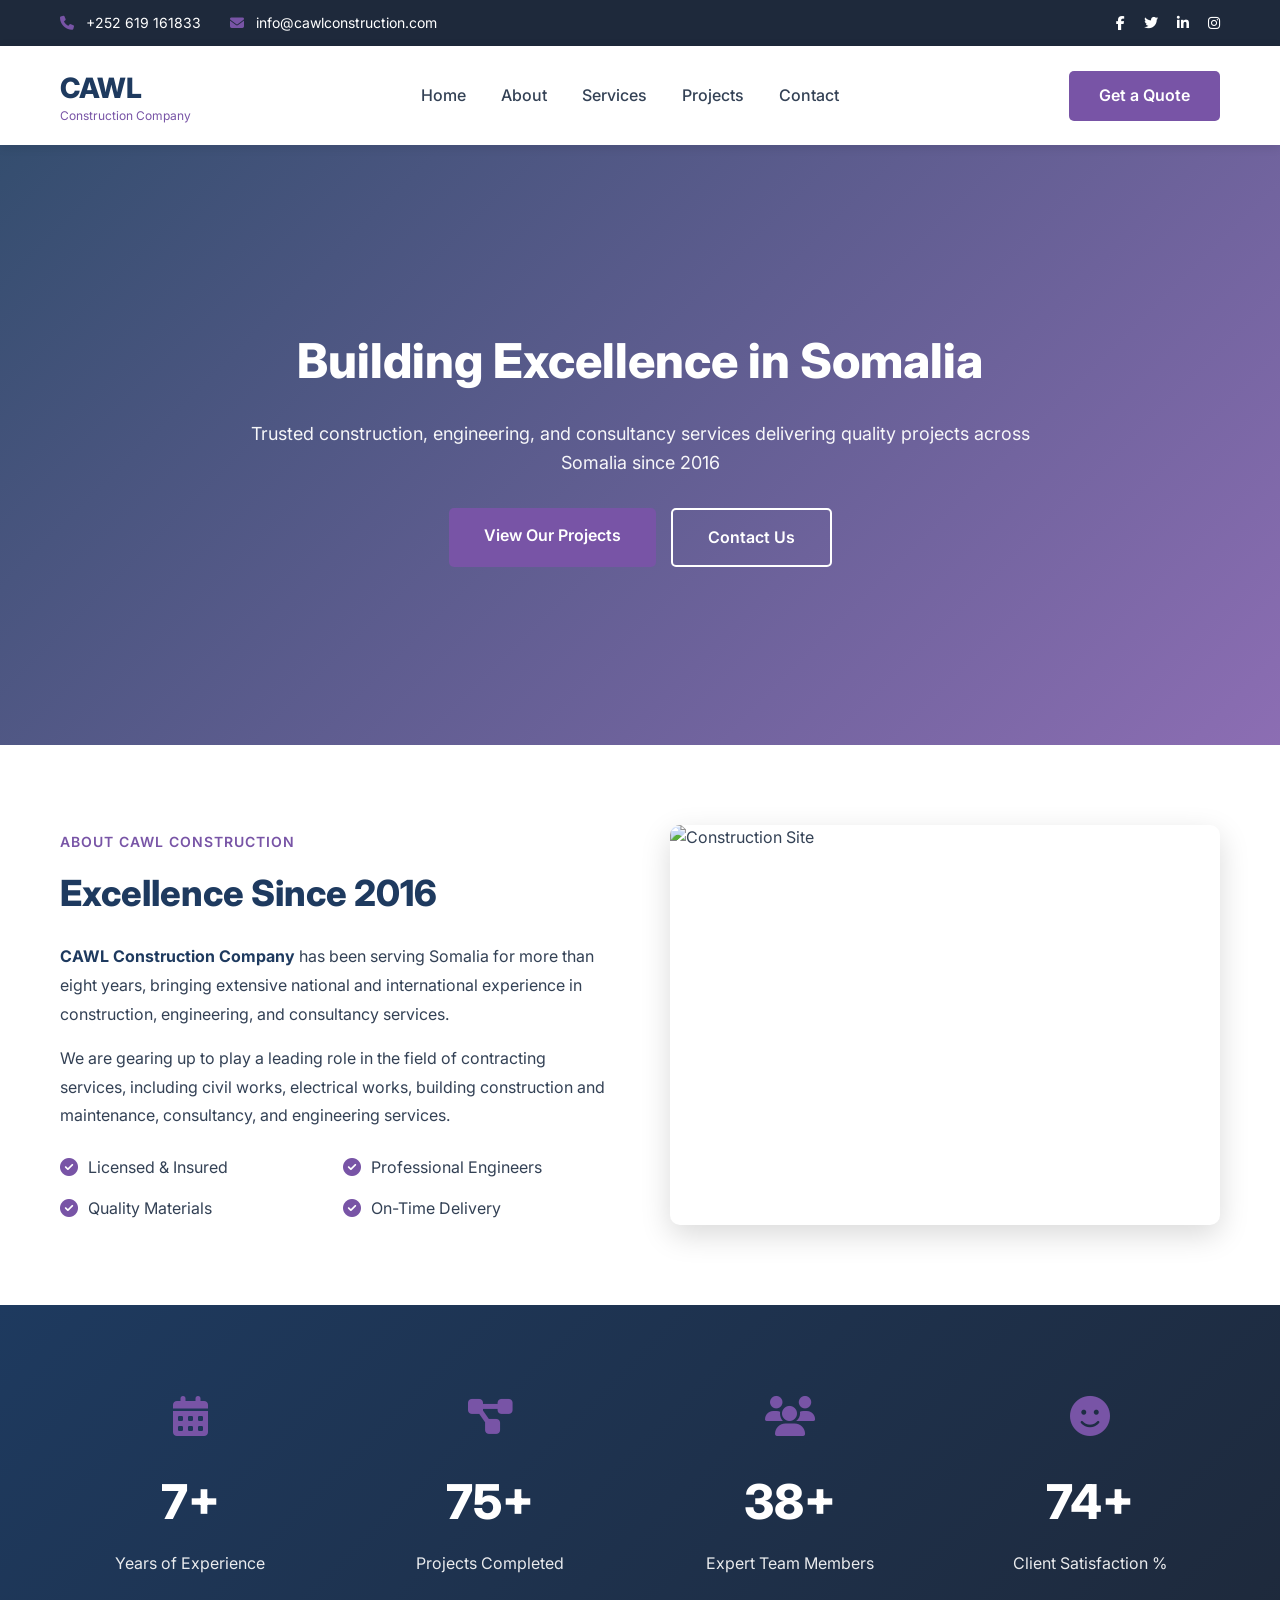
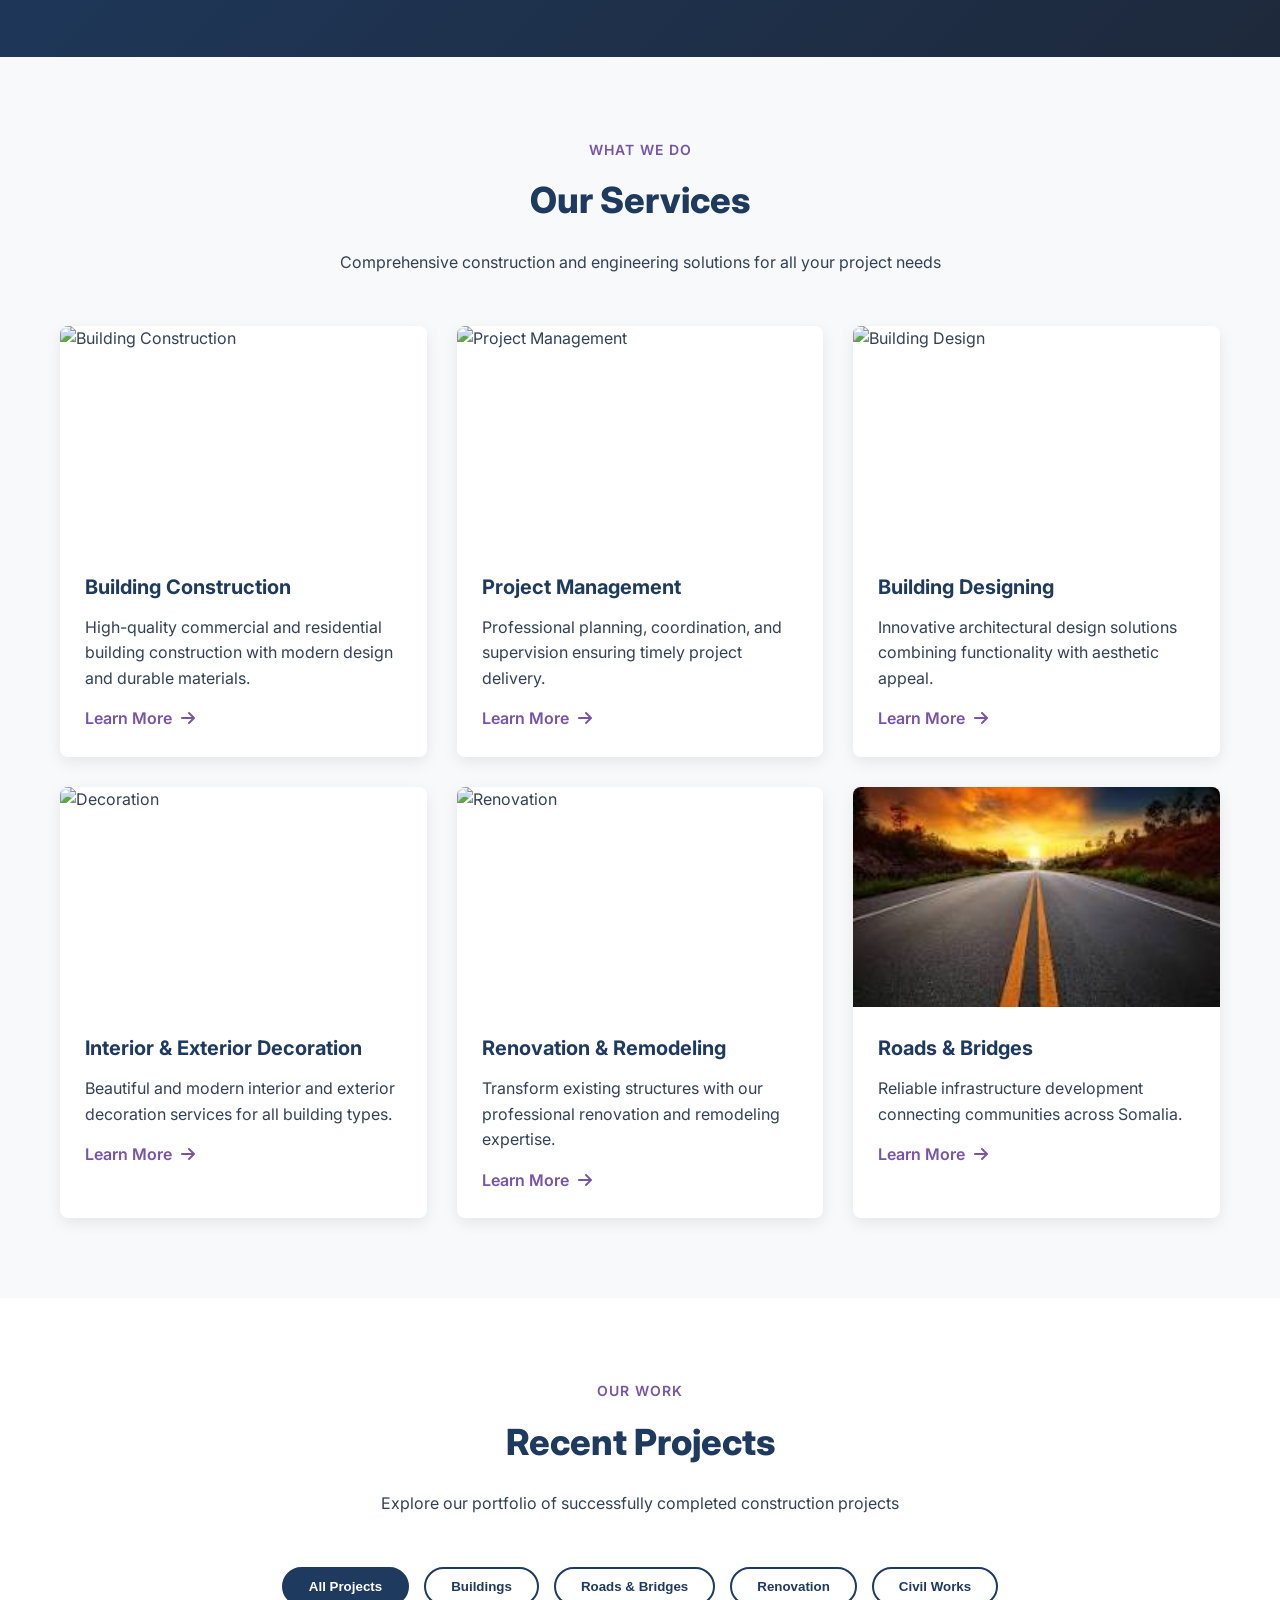
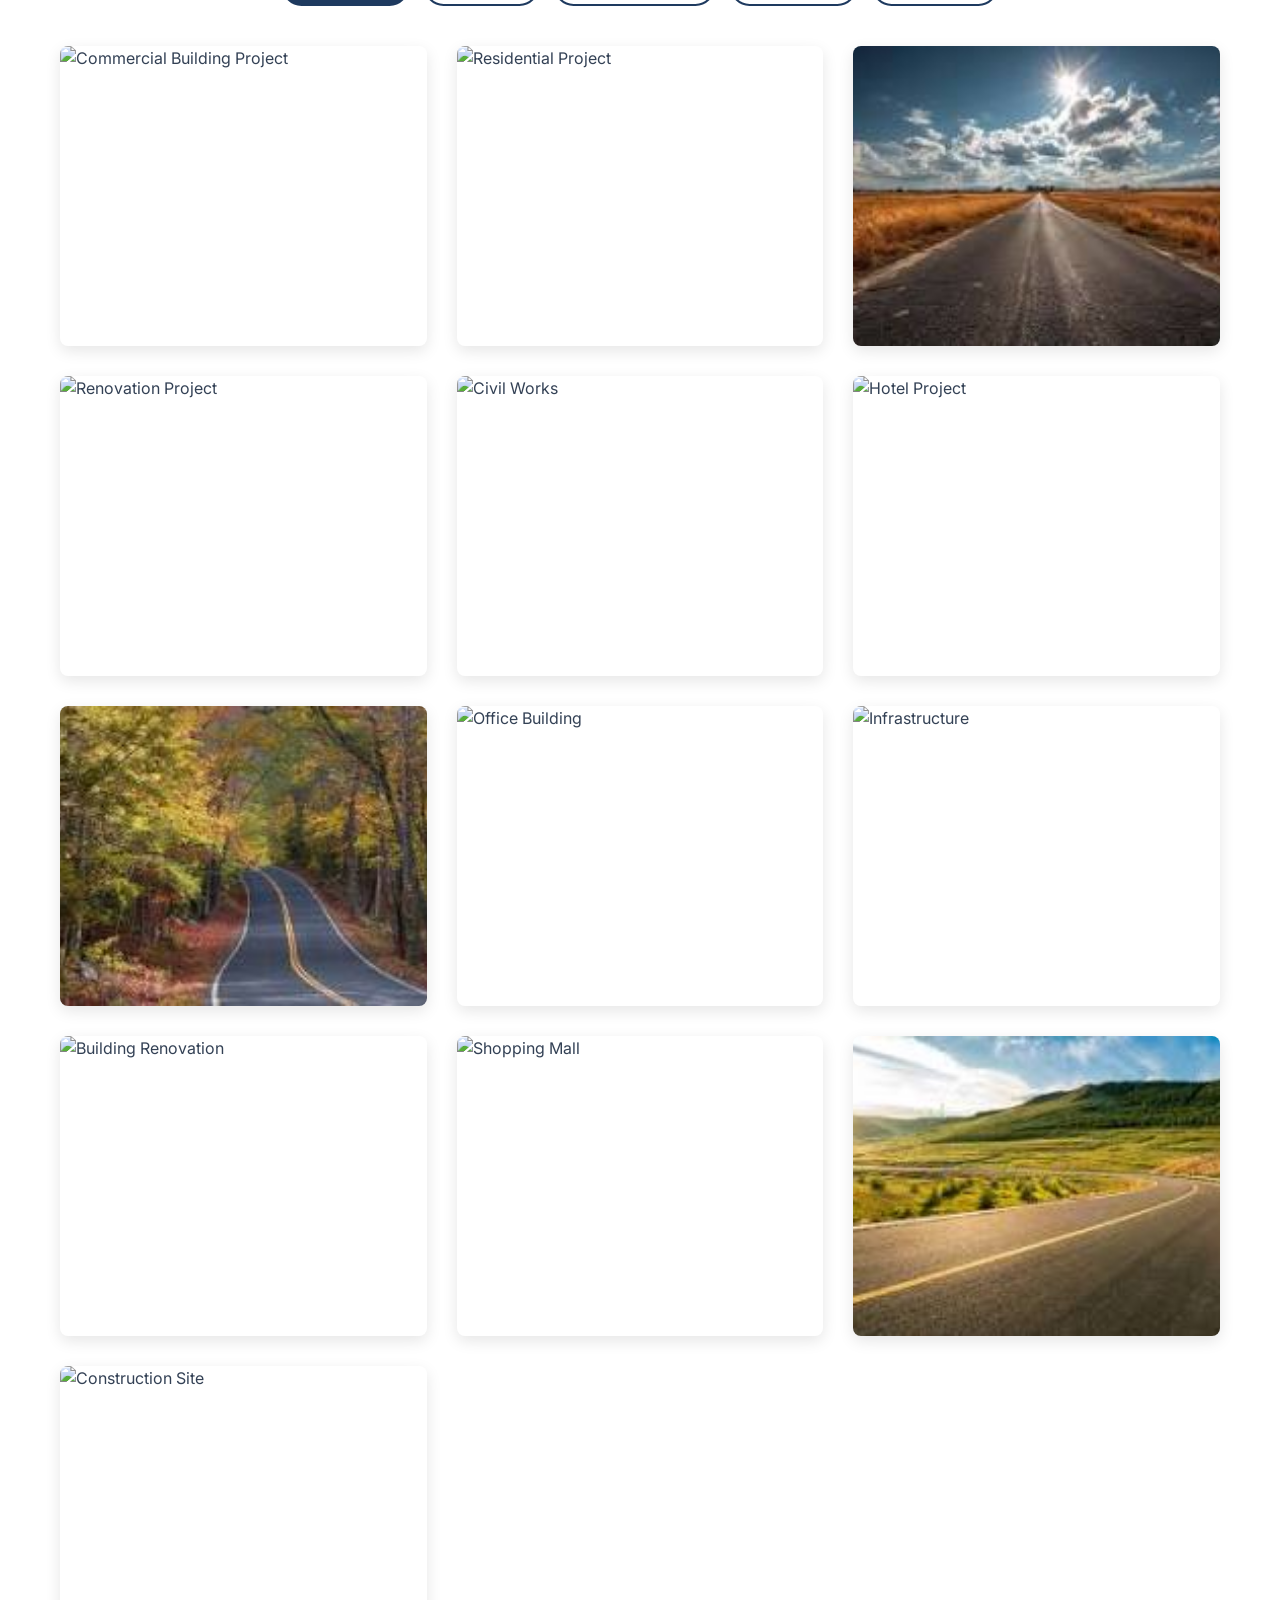
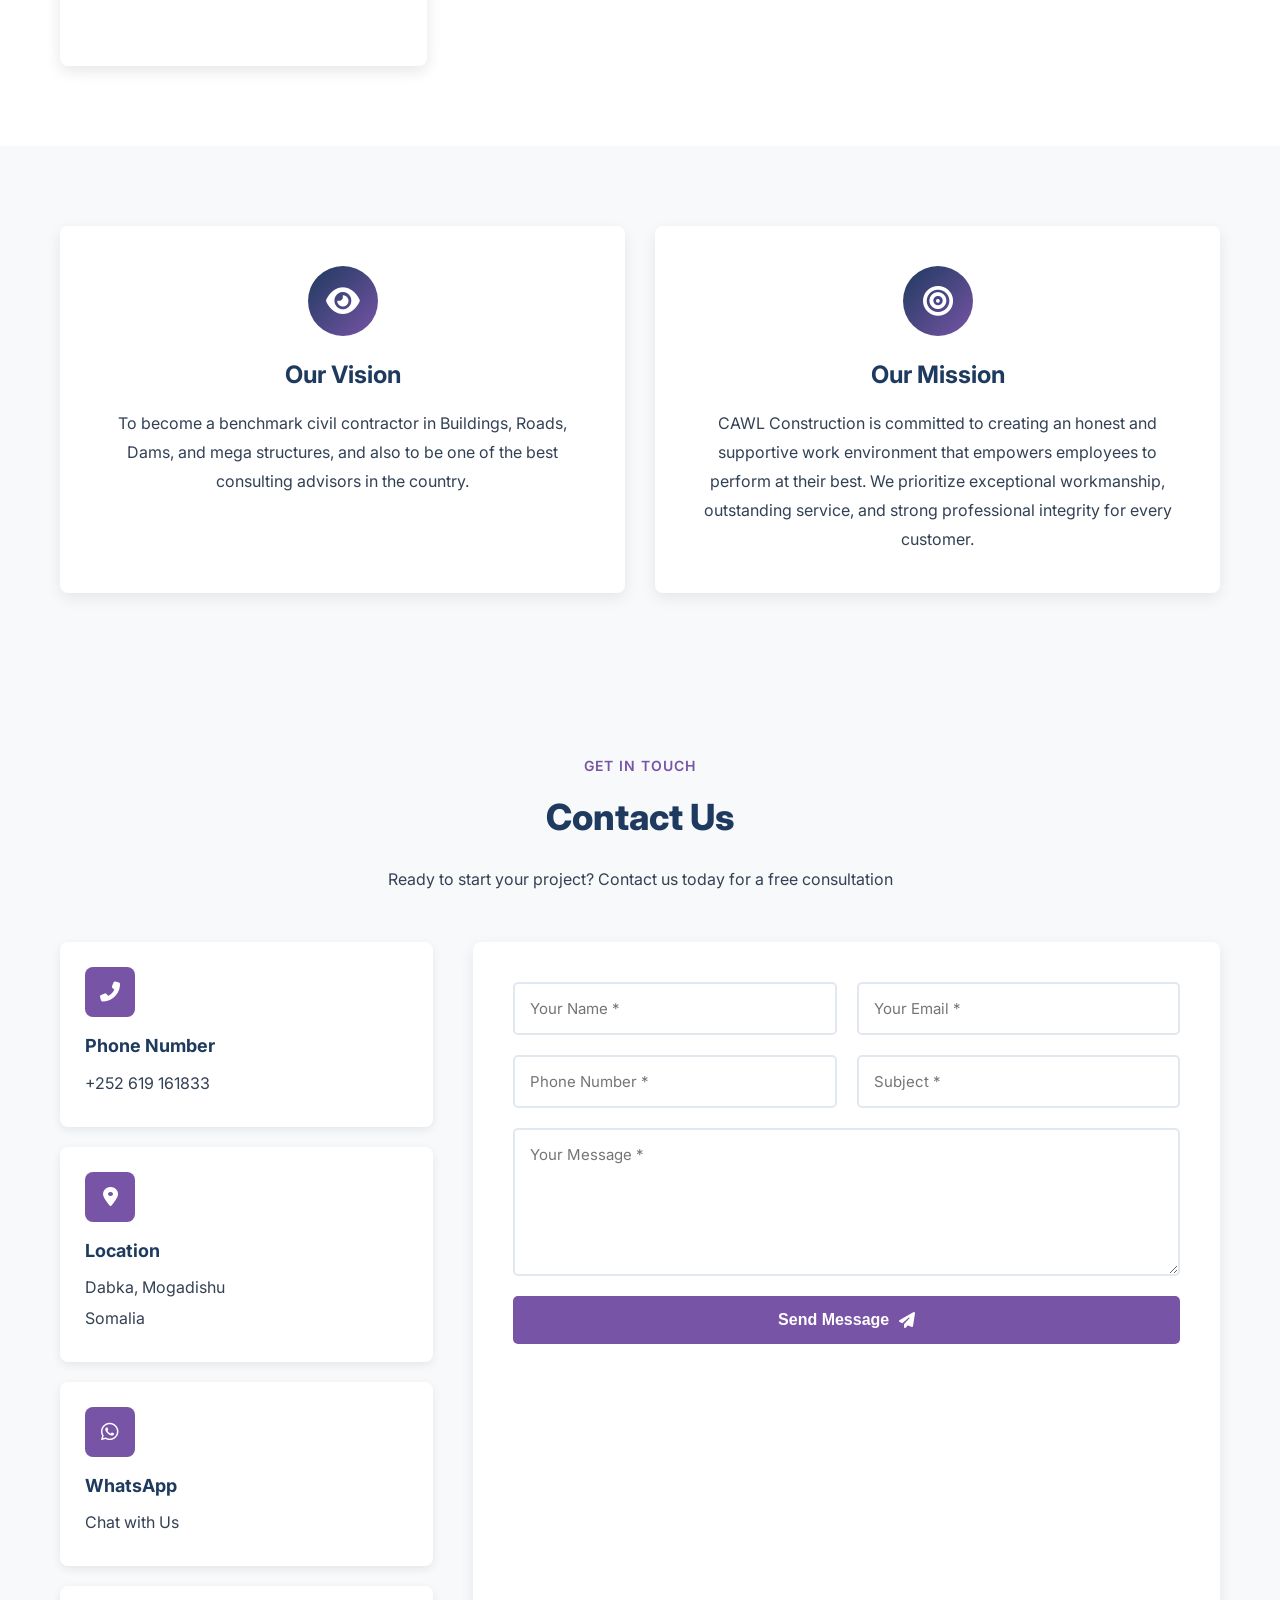
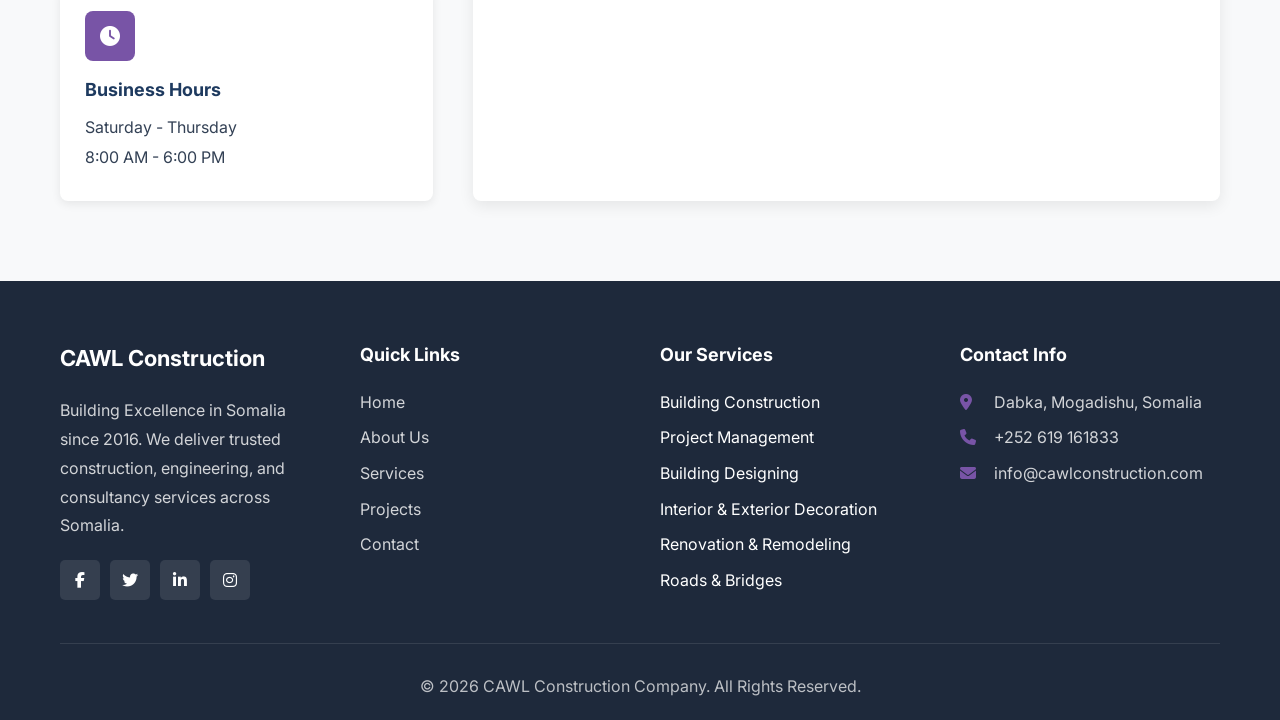
==== about.html @ 74d742ae "Add separate pages for navigation menu Created 4 new pages: - about.html: About CAWL Construction wi" ====
<!DOCTYPE html>
<html lang="en">
<head>
    <meta charset="UTF-8">
    <meta name="viewport" content="width=device-width, initial-scale=1.0">
    <meta name="description" content="CAWL Construction Company - Building Excellence in Somalia. Trusted construction, engineering, and consultancy services since 2016.">
    <title>CAWL Construction Company | Building Excellence in Somalia</title>

    <!-- Preload critical resources -->
    <link rel="preload" href="styles.css" as="style">
    <link rel="preload" href="script.js" as="script">

    <link rel="stylesheet" href="styles.css">
    <link rel="preconnect" href="https://fonts.googleapis.com">
    <link rel="preconnect" href="https://fonts.gstatic.com" crossorigin>
    <link href="https://fonts.googleapis.com/css2?family=Inter:wght@300;400;500;600;700;800&display=swap" rel="stylesheet" media="print" onload="this.media='all'">
    <link rel="stylesheet" href="https://cdnjs.cloudflare.com/ajax/libs/font-awesome/6.5.1/css/all.min.css" media="print" onload="this.media='all'">
</head>
<body>

    <!-- Header -->
    <header class="header" id="header">
        <div class="header-top">
            <div class="container">
                <div class="header-top-content">
                    <div class="header-info">
                        <span><i class="fas fa-phone"></i> +252 619 161833</span>
                        <span><i class="fas fa-envelope"></i> info@cawlconstruction.com</span>
                    </div>
                    <div class="header-social">
                        <a href="#"><i class="fab fa-facebook-f"></i></a>
                        <a href="#"><i class="fab fa-twitter"></i></a>
                        <a href="#"><i class="fab fa-linkedin-in"></i></a>
                        <a href="#"><i class="fab fa-instagram"></i></a>
                    </div>
                </div>
            </div>
        </div>
        <nav class="navbar">
            <div class="container">
                <div class="nav-wrapper">
                    <div class="logo">
                        <h2>CAWL</h2>
                        <span>Construction Company</span>
                    </div>
                    <ul class="nav-menu" id="navMenu">
                        <li><a href="index.html" class="nav-link">Home</a></li>
                        <li><a href="about.html" class="nav-link active">About</a></li>
                        <li><a href="services.html" class="nav-link">Services</a></li>
                        <li><a href="projects.html" class="nav-link">Projects</a></li>
                        <li><a href="contact.html" class="nav-link">Contact</a></li>
                    </ul>
                    <a href="#contact" class="btn-primary">Get a Quote</a>
                    <div class="hamburger" id="hamburger">
                        <span></span>
                        <span></span>
                        <span></span>
                    </div>
                </div>
            </div>
        </nav>
    </header>

    <!-- Hero Section -->
    <section class="hero" id="home">
        <div class="hero-bg"></div>
        <div class="hero-overlay"></div>
        <div class="container">
            <div class="hero-content">
                <h1 class="hero-title">Building Excellence in Somalia</h1>
                <p class="hero-subtitle">Trusted construction, engineering, and consultancy services delivering quality projects across Somalia since 2016</p>
                <div class="hero-buttons">
                    <a href="#projects" class="btn-hero btn-hero-primary">View Our Projects</a>
                    <a href="#contact" class="btn-hero btn-hero-outline">Contact Us</a>
                </div>
            </div>
        </div>
    </section>

    <!-- About Section -->
    <section class="about-intro section" id="about">
        <div class="container">
            <div class="about-intro-grid">
                <div class="about-intro-content">
                    <span class="section-label">About CAWL Construction</span>
                    <h2 class="section-title">Excellence Since 2016</h2>
                    <p class="about-text">
                        <strong>CAWL Construction Company</strong> has been serving Somalia for more than eight years, bringing extensive national and international experience in construction, engineering, and consultancy services.
                    </p>
                    <p class="about-text">
                        We are gearing up to play a leading role in the field of contracting services, including civil works, electrical works, building construction and maintenance, consultancy, and engineering services.
                    </p>
                    <div class="about-features">
                        <div class="feature-item">
                            <i class="fas fa-check-circle"></i>
                            <span>Licensed & Insured</span>
                        </div>
                        <div class="feature-item">
                            <i class="fas fa-check-circle"></i>
                            <span>Professional Engineers</span>
                        </div>
                        <div class="feature-item">
                            <i class="fas fa-check-circle"></i>
                            <span>Quality Materials</span>
                        </div>
                        <div class="feature-item">
                            <i class="fas fa-check-circle"></i>
                            <span>On-Time Delivery</span>
                        </div>
                    </div>
                </div>
                <div class="about-intro-image">
                    <div class="about-image-wrapper">
                        <img src="https://images.unsplash.com/photo-1541888946425-d81bb19240f5?w=800&q=75&auto=format" alt="Construction Site" loading="lazy">
                    </div>
                </div>
            </div>
        </div>
    </section>

    <!-- Stats Section -->
    <section class="stats">
        <div class="container">
            <div class="stats-grid">
                <div class="stat-box">
                    <div class="stat-icon"><i class="fas fa-calendar-alt"></i></div>
                    <h3 class="stat-number" data-target="8">0</h3>
                    <p class="stat-label">Years of Experience</p>
                </div>
                <div class="stat-box">
                    <div class="stat-icon"><i class="fas fa-project-diagram"></i></div>
                    <h3 class="stat-number" data-target="100">0</h3>
                    <p class="stat-label">Projects Completed</p>
                </div>
                <div class="stat-box">
                    <div class="stat-icon"><i class="fas fa-users"></i></div>
                    <h3 class="stat-number" data-target="50">0</h3>
                    <p class="stat-label">Expert Team Members</p>
                </div>
                <div class="stat-box">
                    <div class="stat-icon"><i class="fas fa-smile"></i></div>
                    <h3 class="stat-number" data-target="98">0</h3>
                    <p class="stat-label">Client Satisfaction %</p>
                </div>
            </div>
        </div>
    </section>

    <!-- Services Section -->
    <section class="services section" id="services">
        <div class="container">
            <div class="section-header">
                <span class="section-label">What We Do</span>
                <h2 class="section-title">Our Services</h2>
                <p class="section-desc">Comprehensive construction and engineering solutions for all your project needs</p>
            </div>
            <div class="services-grid">
                <div class="service-card">
                    <div class="service-image">
                        <img src="https://images.unsplash.com/photo-1504307651254-35680f356dfd?w=600&q=75&auto=format" alt="Building Construction" loading="lazy">
                    </div>
                    <div class="service-content">
                        <h3>Building Construction</h3>
                        <p>High-quality commercial and residential building construction with modern design and durable materials.</p>
                        <a href="#contact" class="service-link">Learn More <i class="fas fa-arrow-right"></i></a>
                    </div>
                </div>

                <div class="service-card">
                    <div class="service-image">
                        <img src="https://images.unsplash.com/photo-1541888946425-d81bb19240f5?w=600&q=75&auto=format" alt="Project Management" loading="lazy">
                    </div>
                    <div class="service-content">
                        <h3>Project Management</h3>
                        <p>Professional planning, coordination, and supervision ensuring timely project delivery.</p>
                        <a href="#contact" class="service-link">Learn More <i class="fas fa-arrow-right"></i></a>
                    </div>
                </div>

                <div class="service-card">
                    <div class="service-image">
                        <img src="https://images.unsplash.com/photo-1503387837-b154d5074bd2?w=600&q=75&auto=format" alt="Building Design" loading="lazy">
                    </div>
                    <div class="service-content">
                        <h3>Building Designing</h3>
                        <p>Innovative architectural design solutions combining functionality with aesthetic appeal.</p>
                        <a href="#contact" class="service-link">Learn More <i class="fas fa-arrow-right"></i></a>
                    </div>
                </div>

                <div class="service-card">
                    <div class="service-image">
                        <img src="https://images.unsplash.com/photo-1600210492486-724fe5c67fb0?w=600&q=75&auto=format" alt="Decoration" loading="lazy">
                    </div>
                    <div class="service-content">
                        <h3>Interior & Exterior Decoration</h3>
                        <p>Beautiful and modern interior and exterior decoration services for all building types.</p>
                        <a href="#contact" class="service-link">Learn More <i class="fas fa-arrow-right"></i></a>
                    </div>
                </div>

                <div class="service-card">
                    <div class="service-image">
                        <img src="https://images.unsplash.com/photo-1581858726788-75bc0f6a952d?w=600&q=75&auto=format" alt="Renovation" loading="lazy">
                    </div>
                    <div class="service-content">
                        <h3>Renovation & Remodeling</h3>
                        <p>Transform existing structures with our professional renovation and remodeling expertise.</p>
                        <a href="#contact" class="service-link">Learn More <i class="fas fa-arrow-right"></i></a>
                    </div>
                </div>

                <div class="service-card">
                    <div class="service-image">
                        <img src="images/sunset-road.jpg" alt="Roads and Bridges" loading="lazy">
                    </div>
                    <div class="service-content">
                        <h3>Roads & Bridges</h3>
                        <p>Reliable infrastructure development connecting communities across Somalia.</p>
                        <a href="#contact" class="service-link">Learn More <i class="fas fa-arrow-right"></i></a>
                    </div>
                </div>
            </div>
        </div>
    </section>

    <!-- Projects Portfolio -->
    <section class="projects section" id="projects">
        <div class="container">
            <div class="section-header">
                <span class="section-label">Our Work</span>
                <h2 class="section-title">Recent Projects</h2>
                <p class="section-desc">Explore our portfolio of successfully completed construction projects</p>
            </div>

            <div class="project-filters">
                <button class="filter-btn active" data-filter="all">All Projects</button>
                <button class="filter-btn" data-filter="building">Buildings</button>
                <button class="filter-btn" data-filter="roads">Roads & Bridges</button>
                <button class="filter-btn" data-filter="renovation">Renovation</button>
                <button class="filter-btn" data-filter="civil">Civil Works</button>
            </div>

            <div class="projects-grid">
                <div class="project-card" data-category="building">
                    <div class="project-image">
                        <img src="https://images.unsplash.com/photo-1486406146926-c627a92ad1ab?w=800&q=75&auto=format" alt="Commercial Building Project" loading="lazy">
                        <div class="project-overlay">
                            <div class="project-info">
                                <h3>Modern Commercial Complex</h3>
                                <p>Mogadishu, Somalia</p>
                                <span class="project-category">Building Construction</span>
                            </div>
                        </div>
                    </div>
                </div>

                <div class="project-card" data-category="building">
                    <div class="project-image">
                        <img src="https://images.unsplash.com/photo-1545324418-cc1a3fa10c00?w=800&q=75&auto=format" alt="Residential Project" loading="lazy">
                        <div class="project-overlay">
                            <div class="project-info">
                                <h3>Luxury Residential Building</h3>
                                <p>Mogadishu, Somalia</p>
                                <span class="project-category">Building Construction</span>
                            </div>
                        </div>
                    </div>
                </div>

                <div class="project-card" data-category="roads">
                    <div class="project-image">
                        <img src="images/highway-clouds.jpg" alt="Road Construction" loading="lazy">
                        <div class="project-overlay">
                            <div class="project-info">
                                <h3>Highway Development Project</h3>
                                <p>Somalia Infrastructure</p>
                                <span class="project-category">Roads & Bridges</span>
                            </div>
                        </div>
                    </div>
                </div>

                <div class="project-card" data-category="renovation">
                    <div class="project-image">
                        <img src="https://images.unsplash.com/photo-1503387762-592deb58ef4e?w=800&q=75&auto=format" alt="Renovation Project" loading="lazy">
                        <div class="project-overlay">
                            <div class="project-info">
                                <h3>Office Building Renovation</h3>
                                <p>Mogadishu, Somalia</p>
                                <span class="project-category">Renovation</span>
                            </div>
                        </div>
                    </div>
                </div>

                <div class="project-card" data-category="civil">
                    <div class="project-image">
                        <img src="https://images.unsplash.com/photo-1541888946425-d81bb19240f5?w=800&q=75&auto=format" alt="Civil Works" loading="lazy">
                        <div class="project-overlay">
                            <div class="project-info">
                                <h3>Infrastructure Development</h3>
                                <p>Somalia</p>
                                <span class="project-category">Civil Engineering</span>
                            </div>
                        </div>
                    </div>
                </div>

                <div class="project-card" data-category="building">
                    <div class="project-image">
                        <img src="https://images.unsplash.com/photo-1512917774080-9991f1c4c750?w=800&q=75&auto=format" alt="Hotel Project" loading="lazy">
                        <div class="project-overlay">
                            <div class="project-info">
                                <h3>Hotel Construction</h3>
                                <p>Mogadishu, Somalia</p>
                                <span class="project-category">Building Construction</span>
                            </div>
                        </div>
                    </div>
                </div>

                <div class="project-card" data-category="roads">
                    <div class="project-image">
                        <img src="images/autumn-road.jpg" alt="Bridge Construction" loading="lazy">
                        <div class="project-overlay">
                            <div class="project-info">
                                <h3>Modern Bridge Construction</h3>
                                <p>Connecting Communities, Somalia</p>
                                <span class="project-category">Roads & Bridges</span>
                            </div>
                        </div>
                    </div>
                </div>

                <div class="project-card" data-category="building">
                    <div class="project-image">
                        <img src="https://images.unsplash.com/photo-1565008576549-57569a49371d?w=800&q=75&auto=format" alt="Office Building" loading="lazy">
                        <div class="project-overlay">
                            <div class="project-info">
                                <h3>Corporate Office Complex</h3>
                                <p>Mogadishu, Somalia</p>
                                <span class="project-category">Building Construction</span>
                            </div>
                        </div>
                    </div>
                </div>

                <div class="project-card" data-category="civil">
                    <div class="project-image">
                        <img src="https://images.unsplash.com/photo-1587293852726-70cdb56c2866?w=800&q=75&auto=format" alt="Infrastructure" loading="lazy">
                        <div class="project-overlay">
                            <div class="project-info">
                                <h3>Water Supply Infrastructure</h3>
                                <p>Rural Somalia</p>
                                <span class="project-category">Civil Engineering</span>
                            </div>
                        </div>
                    </div>
                </div>

                <div class="project-card" data-category="renovation">
                    <div class="project-image">
                        <img src="https://images.unsplash.com/photo-1581858726788-75bc0f6a952d?w=800&q=75&auto=format" alt="Building Renovation" loading="lazy">
                        <div class="project-overlay">
                            <div class="project-info">
                                <h3>Historic Building Restoration</h3>
                                <p>Mogadishu, Somalia</p>
                                <span class="project-category">Renovation</span>
                            </div>
                        </div>
                    </div>
                </div>

                <div class="project-card" data-category="building">
                    <div class="project-image">
                        <img src="https://images.unsplash.com/photo-1582407947304-fd86f028f716?w=800&q=75&auto=format" alt="Shopping Mall" loading="lazy">
                        <div class="project-overlay">
                            <div class="project-info">
                                <h3>Shopping Mall Development</h3>
                                <p>Mogadishu, Somalia</p>
                                <span class="project-category">Building Construction</span>
                            </div>
                        </div>
                    </div>
                </div>

                <div class="project-card" data-category="roads">
                    <div class="project-image">
                        <img src="images/countryside-road.jpg" alt="Road Paving" loading="lazy">
                        <div class="project-overlay">
                            <div class="project-info">
                                <h3>Urban Road Paving Project</h3>
                                <p>Mogadishu Streets</p>
                                <span class="project-category">Roads & Bridges</span>
                            </div>
                        </div>
                    </div>
                </div>

                <div class="project-card" data-category="civil">
                    <div class="project-image">
                        <img src="https://images.unsplash.com/photo-1504307651254-35680f356dfd?w=800&q=75&auto=format" alt="Construction Site" loading="lazy">
                        <div class="project-overlay">
                            <div class="project-info">
                                <h3>Multi-Story Building Project</h3>
                                <p>Mogadishu, Somalia</p>
                                <span class="project-category">Civil Engineering</span>
                            </div>
                        </div>
                    </div>
                </div>
            </div>
        </div>
    </section>

    <!-- Vision & Mission -->
    <section class="vision-mission section">
        <div class="container">
            <div class="vm-grid">
                <div class="vm-card">
                    <div class="vm-icon"><i class="fas fa-eye"></i></div>
                    <h3>Our Vision</h3>
                    <p>To become a benchmark civil contractor in Buildings, Roads, Dams, and mega structures, and also to be one of the best consulting advisors in the country.</p>
                </div>
                <div class="vm-card">
                    <div class="vm-icon"><i class="fas fa-bullseye"></i></div>
                    <h3>Our Mission</h3>
                    <p>CAWL Construction is committed to creating an honest and supportive work environment that empowers employees to perform at their best. We prioritize exceptional workmanship, outstanding service, and strong professional integrity for every customer.</p>
                </div>
            </div>
        </div>
    </section>

    <!-- Contact Section -->
    <section class="contact section" id="contact">
        <div class="container">
            <div class="section-header">
                <span class="section-label">Get In Touch</span>
                <h2 class="section-title">Contact Us</h2>
                <p class="section-desc">Ready to start your project? Contact us today for a free consultation</p>
            </div>

            <div class="contact-grid">
                <div class="contact-info">
                    <div class="info-box">
                        <div class="info-icon"><i class="fas fa-phone-alt"></i></div>
                        <h4>Phone Number</h4>
                        <p><a href="tel:+252619161833">+252 619 161833</a></p>
                    </div>

                    <div class="info-box">
                        <div class="info-icon"><i class="fas fa-map-marker-alt"></i></div>
                        <h4>Location</h4>
                        <p>Dabka, Mogadishu</p>
                        <p>Somalia</p>
                    </div>

                    <div class="info-box">
                        <div class="info-icon"><i class="fab fa-whatsapp"></i></div>
                        <h4>WhatsApp</h4>
                        <p><a href="https://wa.me/252619161833" target="_blank">Chat with Us</a></p>
                    </div>

                    <div class="info-box">
                        <div class="info-icon"><i class="fas fa-clock"></i></div>
                        <h4>Business Hours</h4>
                        <p>Saturday - Thursday</p>
                        <p>8:00 AM - 6:00 PM</p>
                    </div>
                </div>

                <div class="contact-form-wrapper">
                    <form class="contact-form" id="contactForm">
                        <div class="form-row">
                            <input type="text" id="name" placeholder="Your Name *" required>
                            <input type="email" id="email" placeholder="Your Email *" required>
                        </div>
                        <div class="form-row">
                            <input type="tel" id="phone" placeholder="Phone Number *" required>
                            <input type="text" id="subject" placeholder="Subject *" required>
                        </div>
                        <textarea id="message" rows="6" placeholder="Your Message *" required></textarea>
                        <button type="submit" class="btn-submit">Send Message <i class="fas fa-paper-plane"></i></button>
                    </form>
                </div>
            </div>
        </div>
    </section>

    <!-- Footer -->
    <footer class="footer">
        <div class="container">
            <div class="footer-grid">
                <div class="footer-col">
                    <h3>CAWL Construction</h3>
                    <p>Building Excellence in Somalia since 2016. We deliver trusted construction, engineering, and consultancy services across Somalia.</p>
                    <div class="footer-social">
                        <a href="#"><i class="fab fa-facebook-f"></i></a>
                        <a href="#"><i class="fab fa-twitter"></i></a>
                        <a href="#"><i class="fab fa-linkedin-in"></i></a>
                        <a href="#"><i class="fab fa-instagram"></i></a>
                    </div>
                </div>

                <div class="footer-col">
                    <h4>Quick Links</h4>
                    <ul>
                        <li><a href="#home">Home</a></li>
                        <li><a href="#about">About Us</a></li>
                        <li><a href="#services">Services</a></li>
                        <li><a href="#projects">Projects</a></li>
                        <li><a href="#contact">Contact</a></li>
                    </ul>
                </div>

                <div class="footer-col">
                    <h4>Our Services</h4>
                    <ul>
                        <li>Building Construction</li>
                        <li>Project Management</li>
                        <li>Building Designing</li>
                        <li>Interior & Exterior Decoration</li>
                        <li>Renovation & Remodeling</li>
                        <li>Roads & Bridges</li>
                    </ul>
                </div>

                <div class="footer-col">
                    <h4>Contact Info</h4>
                    <ul class="footer-contact">
                        <li><i class="fas fa-map-marker-alt"></i> Dabka, Mogadishu, Somalia</li>
                        <li><i class="fas fa-phone"></i> +252 619 161833</li>
                        <li><i class="fas fa-envelope"></i> info@cawlconstruction.com</li>
                    </ul>
                </div>
            </div>

            <div class="footer-bottom">
                <p>&copy; 2026 CAWL Construction Company. All Rights Reserved.</p>
            </div>
        </div>
    </footer>

    <!-- Scroll to Top -->
    <button class="scroll-top" id="scrollTop">
        <i class="fas fa-arrow-up"></i>
    </button>

    <script src="script.js"></script>
</body>
</html>
---- styles.css ----
/* ==========================================
   CAWL CONSTRUCTION - Professional Design
   Image-Based Layout (Afrah Style)
   ========================================== */

* {
    margin: 0;
    padding: 0;
    box-sizing: border-box;
}

:root {
    --primary-color: #1e3a5f;
    --secondary-color: #7854a6;
    --dark: #1E293B;
    --light: #f8f9fa;
    --white: #ffffff;
    --text: #334155;
    --border: #e2e8f0;
}

html {
    scroll-behavior: smooth;
}

body {
    font-family: 'Inter', sans-serif;
    color: var(--text);
    line-height: 1.6;
}

.container {
    max-width: 1200px;
    margin: 0 auto;
    padding: 0 20px;
}

.section {
    padding: 80px 0;
}

/* ==================== HEADER ==================== */

.header-top {
    background: var(--dark);
    color: var(--white);
    padding: 12px 0;
    font-size: 14px;
}

.header-top-content {
    display: flex;
    justify-content: space-between;
    align-items: center;
}

.header-info span {
    margin-right: 25px;
}

.header-info i {
    color: var(--secondary-color);
    margin-right: 8px;
}

.header-social a {
    color: var(--white);
    margin-left: 15px;
    transition: color 0.3s;
}

.header-social a:hover {
    color: var(--secondary-color);
}

.navbar {
    background: var(--white);
    box-shadow: 0 2px 10px rgba(0,0,0,0.1);
    position: sticky;
    top: 0;
    z-index: 100;
}

.nav-wrapper {
    display: flex;
    justify-content: space-between;
    align-items: center;
    padding: 20px 0;
}

.logo h2 {
    font-size: 28px;
    color: var(--primary-color);
    font-weight: 800;
    margin: 0;
}

.logo span {
    font-size: 12px;
    color: var(--secondary-color);
    display: block;
    margin-top: -5px;
}

.nav-menu {
    display: flex;
    list-style: none;
    gap: 35px;
}

.nav-link {
    color: var(--text);
    text-decoration: none;
    font-weight: 500;
    transition: color 0.3s;
    position: relative;
}

.nav-link.active,
.nav-link:hover {
    color: var(--secondary-color);
}

.btn-primary {
    background: var(--secondary-color);
    color: var(--white);
    padding: 12px 30px;
    border-radius: 5px;
    text-decoration: none;
    font-weight: 600;
    transition: all 0.3s;
}

.btn-primary:hover {
    background: var(--primary-color);
    transform: translateY(-2px);
}

.hamburger {
    display: none;
    flex-direction: column;
    cursor: pointer;
    gap: 5px;
}

.hamburger span {
    width: 25px;
    height: 3px;
    background: var(--primary-color);
    transition: 0.3s;
}

/* ==================== HERO ==================== */

.hero {
    position: relative;
    height: 600px;
    display: flex;
    align-items: center;
    justify-content: center;
    color: var(--white);
    text-align: center;
}

.hero-bg {
    position: absolute;
    top: 0;
    left: 0;
    width: 100%;
    height: 100%;
    background: url('https://images.unsplash.com/photo-1541888946425-d81bb19240f5?w=1920') center/cover;
    z-index: -2;
}

.hero-overlay {
    position: absolute;
    top: 0;
    left: 0;
    width: 100%;
    height: 100%;
    background: linear-gradient(135deg, rgba(30, 58, 95, 0.9), rgba(120, 84, 166, 0.85));
    z-index: -1;
}

.hero-content {
    max-width: 800px;
    animation: fadeInUp 1s ease;
}

.hero-title {
    font-size: 48px;
    font-weight: 800;
    margin-bottom: 20px;
}

.hero-subtitle {
    font-size: 18px;
    margin-bottom: 30px;
    opacity: 0.95;
}

.hero-buttons {
    display: flex;
    gap: 15px;
    justify-content: center;
}

.btn-hero {
    padding: 15px 35px;
    border-radius: 5px;
    text-decoration: none;
    font-weight: 600;
    transition: all 0.3s;
}

.btn-hero-primary {
    background: var(--secondary-color);
    color: var(--white);
}

.btn-hero-primary:hover {
    background: var(--white);
    color: var(--primary-color);
}

.btn-hero-outline {
    background: transparent;
    color: var(--white);
    border: 2px solid var(--white);
}

.btn-hero-outline:hover {
    background: var(--white);
    color: var(--primary-color);
}

@keyframes fadeInUp {
    from {
        opacity: 0;
        transform: translateY(30px);
    }
    to {
        opacity: 1;
        transform: translateY(0);
    }
}

/* ==================== ABOUT INTRO ==================== */

.about-intro {
    background: var(--white);
}

.about-intro-grid {
    display: grid;
    grid-template-columns: 1fr 1fr;
    gap: 60px;
    align-items: center;
}

.section-label {
    color: var(--secondary-color);
    font-weight: 600;
    text-transform: uppercase;
    font-size: 14px;
    letter-spacing: 1px;
}

.section-title {
    font-size: 36px;
    color: var(--primary-color);
    font-weight: 800;
    margin: 10px 0 20px;
}

.about-text {
    color: var(--text);
    margin-bottom: 15px;
    line-height: 1.8;
}

.about-text strong {
    color: var(--primary-color);
}

.about-features {
    display: grid;
    grid-template-columns: 1fr 1fr;
    gap: 15px;
    margin-top: 25px;
}

.feature-item {
    display: flex;
    align-items: center;
    gap: 10px;
    color: var(--text);
}

.feature-item i {
    color: var(--secondary-color);
    font-size: 18px;
}

.about-image-wrapper {
    border-radius: 10px;
    overflow: hidden;
    box-shadow: 0 10px 30px rgba(0,0,0,0.15);
}

.about-image-wrapper img {
    width: 100%;
    height: 400px;
    object-fit: cover;
    display: block;
}

/* ==================== STATS ==================== */

.stats {
    background: linear-gradient(135deg, var(--primary-color), var(--dark));
    color: var(--white);
    padding: 60px 0;
}

.stats-grid {
    display: grid;
    grid-template-columns: repeat(4, 1fr);
    gap: 40px;
    text-align: center;
}

.stat-box {
    padding: 20px;
}

.stat-icon {
    font-size: 40px;
    color: var(--secondary-color);
    margin-bottom: 15px;
}

.stat-number {
    font-size: 48px;
    font-weight: 800;
    margin-bottom: 10px;
}

.stat-number::after {
    content: '+';
}

.stat-label {
    font-size: 16px;
    opacity: 0.9;
}

/* ==================== SECTION HEADER ==================== */

.section-header {
    text-align: center;
    max-width: 700px;
    margin: 0 auto 50px;
}

.section-desc {
    color: var(--text);
    font-size: 16px;
    margin-top: 15px;
}

/* ==================== SERVICES ==================== */

.services {
    background: var(--light);
}

.services-grid {
    display: grid;
    grid-template-columns: repeat(3, 1fr);
    gap: 30px;
}

.service-card {
    background: var(--white);
    border-radius: 8px;
    overflow: hidden;
    box-shadow: 0 5px 15px rgba(0,0,0,0.08);
    transition: all 0.3s;
}

.service-card:hover {
    transform: translateY(-8px);
    box-shadow: 0 15px 35px rgba(0,0,0,0.15);
}

.service-image {
    height: 220px;
    overflow: hidden;
}

.service-image img {
    width: 100%;
    height: 100%;
    object-fit: cover;
    transition: transform 0.3s;
}

.service-card:hover .service-image img {
    transform: scale(1.1);
}

.service-content {
    padding: 25px;
}

.service-content h3 {
    color: var(--primary-color);
    font-size: 20px;
    font-weight: 700;
    margin-bottom: 12px;
}

.service-content p {
    color: var(--text);
    margin-bottom: 15px;
    line-height: 1.6;
}

.service-link {
    color: var(--secondary-color);
    text-decoration: none;
    font-weight: 600;
    transition: all 0.3s;
}

.service-link i {
    margin-left: 5px;
    transition: transform 0.3s;
}

.service-link:hover i {
    transform: translateX(5px);
}

/* ==================== PROJECTS ==================== */

.projects {
    background: var(--white);
}

.project-filters {
    display: flex;
    justify-content: center;
    gap: 15px;
    margin-bottom: 40px;
    flex-wrap: wrap;
}

.filter-btn {
    padding: 10px 25px;
    border: 2px solid var(--primary-color);
    background: transparent;
    color: var(--primary-color);
    border-radius: 25px;
    cursor: pointer;
    font-weight: 600;
    transition: all 0.3s;
}

.filter-btn.active,
.filter-btn:hover {
    background: var(--primary-color);
    color: var(--white);
}

.projects-grid {
    display: grid;
    grid-template-columns: repeat(3, 1fr);
    gap: 30px;
}

.project-card {
    position: relative;
    border-radius: 8px;
    overflow: hidden;
    box-shadow: 0 5px 15px rgba(0,0,0,0.1);
    cursor: pointer;
}

.project-image {
    position: relative;
    height: 300px;
    overflow: hidden;
}

.project-image img {
    width: 100%;
    height: 100%;
    object-fit: cover;
    transition: transform 0.5s;
}

.project-card:hover .project-image img {
    transform: scale(1.1);
}

.project-overlay {
    position: absolute;
    bottom: 0;
    left: 0;
    right: 0;
    background: linear-gradient(to top, rgba(30, 58, 95, 0.95), transparent);
    padding: 30px 20px 20px;
    transform: translateY(100%);
    transition: transform 0.4s;
}

.project-card:hover .project-overlay {
    transform: translateY(0);
}

.project-info h3 {
    color: var(--white);
    font-size: 20px;
    font-weight: 700;
    margin-bottom: 8px;
}

.project-info p {
    color: var(--white);
    opacity: 0.9;
    margin-bottom: 10px;
}

.project-category {
    display: inline-block;
    background: var(--secondary-color);
    color: var(--white);
    padding: 5px 15px;
    border-radius: 15px;
    font-size: 12px;
    font-weight: 600;
}

/* ==================== VISION & MISSION ==================== */

.vision-mission {
    background: var(--light);
}

.vm-grid {
    display: grid;
    grid-template-columns: repeat(2, 1fr);
    gap: 30px;
}

.vm-card {
    background: var(--white);
    padding: 40px;
    border-radius: 8px;
    box-shadow: 0 5px 15px rgba(0,0,0,0.08);
    text-align: center;
}

.vm-icon {
    width: 70px;
    height: 70px;
    background: linear-gradient(135deg, var(--primary-color), var(--secondary-color));
    border-radius: 50%;
    display: flex;
    align-items: center;
    justify-content: center;
    margin: 0 auto 20px;
    color: var(--white);
    font-size: 30px;
}

.vm-card h3 {
    color: var(--primary-color);
    font-size: 24px;
    font-weight: 700;
    margin-bottom: 15px;
}

.vm-card p {
    color: var(--text);
    line-height: 1.8;
}

/* ==================== CONTACT ==================== */

.contact {
    background: var(--light);
}

.contact-grid {
    display: grid;
    grid-template-columns: 1fr 2fr;
    gap: 40px;
}

.contact-info {
    display: flex;
    flex-direction: column;
    gap: 20px;
}

.info-box {
    background: var(--white);
    padding: 25px;
    border-radius: 8px;
    box-shadow: 0 3px 10px rgba(0,0,0,0.08);
}

.info-icon {
    width: 50px;
    height: 50px;
    background: var(--secondary-color);
    border-radius: 8px;
    display: flex;
    align-items: center;
    justify-content: center;
    color: var(--white);
    font-size: 20px;
    margin-bottom: 15px;
}

.info-box h4 {
    color: var(--primary-color);
    font-size: 18px;
    font-weight: 700;
    margin-bottom: 10px;
}

.info-box p {
    color: var(--text);
    margin-bottom: 5px;
}

.info-box a {
    color: var(--text);
    text-decoration: none;
    transition: color 0.3s;
}

.info-box a:hover {
    color: var(--secondary-color);
}

.contact-form-wrapper {
    background: var(--white);
    padding: 40px;
    border-radius: 8px;
    box-shadow: 0 5px 15px rgba(0,0,0,0.08);
}

.contact-form {
    display: flex;
    flex-direction: column;
    gap: 20px;
}

.form-row {
    display: grid;
    grid-template-columns: 1fr 1fr;
    gap: 20px;
}

.contact-form input,
.contact-form textarea {
    width: 100%;
    padding: 15px;
    border: 2px solid var(--border);
    border-radius: 5px;
    font-family: 'Inter', sans-serif;
    font-size: 15px;
    transition: border-color 0.3s;
}

.contact-form input:focus,
.contact-form textarea:focus {
    outline: none;
    border-color: var(--secondary-color);
}

.btn-submit {
    background: var(--secondary-color);
    color: var(--white);
    padding: 15px 40px;
    border: none;
    border-radius: 5px;
    font-size: 16px;
    font-weight: 600;
    cursor: pointer;
    transition: all 0.3s;
    display: inline-flex;
    align-items: center;
    gap: 10px;
    justify-content: center;
}

.btn-submit:hover {
    background: var(--primary-color);
    transform: translateY(-2px);
}

/* ==================== FOOTER ==================== */

.footer {
    background: var(--dark);
    color: var(--white);
    padding: 60px 0 20px;
}

.footer-grid {
    display: grid;
    grid-template-columns: repeat(4, 1fr);
    gap: 40px;
    margin-bottom: 40px;
}

.footer-col h3 {
    font-size: 22px;
    color: var(--white);
    margin-bottom: 20px;
    font-weight: 700;
}

.footer-col h4 {
    font-size: 18px;
    color: var(--white);
    margin-bottom: 20px;
    font-weight: 700;
}

.footer-col p {
    color: rgba(255,255,255,0.8);
    line-height: 1.8;
    margin-bottom: 20px;
}

.footer-social {
    display: flex;
    gap: 10px;
}

.footer-social a {
    width: 40px;
    height: 40px;
    background: rgba(255,255,255,0.1);
    border-radius: 5px;
    display: flex;
    align-items: center;
    justify-content: center;
    color: var(--white);
    text-decoration: none;
    transition: all 0.3s;
}

.footer-social a:hover {
    background: var(--secondary-color);
}

.footer-col ul {
    list-style: none;
}

.footer-col ul li {
    margin-bottom: 10px;
}

.footer-col ul li a {
    color: rgba(255,255,255,0.8);
    text-decoration: none;
    transition: all 0.3s;
}

.footer-col ul li a:hover {
    color: var(--secondary-color);
    padding-left: 5px;
}

.footer-contact li {
    color: rgba(255,255,255,0.8);
    margin-bottom: 10px;
}

.footer-contact i {
    color: var(--secondary-color);
    margin-right: 10px;
    width: 20px;
}

.footer-bottom {
    text-align: center;
    padding-top: 30px;
    border-top: 1px solid rgba(255,255,255,0.1);
    color: rgba(255,255,255,0.7);
}

/* ==================== SCROLL TO TOP ==================== */

.scroll-top {
    position: fixed;
    bottom: 30px;
    right: 30px;
    width: 50px;
    height: 50px;
    background: var(--secondary-color);
    border: none;
    border-radius: 5px;
    color: var(--white);
    font-size: 20px;
    cursor: pointer;
    display: none;
    align-items: center;
    justify-content: center;
    box-shadow: 0 5px 15px rgba(0,0,0,0.3);
    transition: all 0.3s;
    z-index: 999;
}

.scroll-top.show {
    display: flex;
}

.scroll-top:hover {
    background: var(--primary-color);
    transform: translateY(-5px);
}

/* ==================== RESPONSIVE ==================== */

@media (max-width: 968px) {
    .hamburger {
        display: flex;
    }

    .nav-menu {
        position: fixed;
        top: 0;
        right: -100%;
        width: 70%;
        height: 100vh;
        background: var(--white);
        flex-direction: column;
        padding: 80px 30px;
        box-shadow: -5px 0 15px rgba(0,0,0,0.1);
        transition: right 0.4s;
    }

    .nav-menu.active {
        right: 0;
    }

    .btn-primary {
        display: none;
    }

    .about-intro-grid,
    .services-grid,
    .projects-grid,
    .vm-grid,
    .contact-grid,
    .footer-grid {
        grid-template-columns: 1fr;
    }

    .stats-grid {
        grid-template-columns: repeat(2, 1fr);
    }

    .hero-title {
        font-size: 36px;
    }

    .section-title {
        font-size: 28px;
    }
}

@media (max-width: 576px) {
    .header-top-content {
        flex-direction: column;
        text-align: center;
        gap: 10px;
    }

    .header-info span {
        display: block;
        margin: 5px 0;
    }

    .hero-title {
        font-size: 28px;
    }

    .hero-buttons {
        flex-direction: column;
    }

    .stats-grid {
        grid-template-columns: 1fr;
    }

    .form-row {
        grid-template-columns: 1fr;
    }
}
---- styles.css ----
/* ==========================================
   CAWL CONSTRUCTION - Professional Design
   Image-Based Layout (Afrah Style)
   ========================================== */

* {
    margin: 0;
    padding: 0;
    box-sizing: border-box;
}

:root {
    --primary-color: #1e3a5f;
    --secondary-color: #7854a6;
    --dark: #1E293B;
    --light: #f8f9fa;
    --white: #ffffff;
    --text: #334155;
    --border: #e2e8f0;
}

html {
    scroll-behavior: smooth;
}

body {
    font-family: 'Inter', sans-serif;
    color: var(--text);
    line-height: 1.6;
}

.container {
    max-width: 1200px;
    margin: 0 auto;
    padding: 0 20px;
}

.section {
    padding: 80px 0;
}

/* ==================== HEADER ==================== */

.header-top {
    background: var(--dark);
    color: var(--white);
    padding: 12px 0;
    font-size: 14px;
}

.header-top-content {
    display: flex;
    justify-content: space-between;
    align-items: center;
}

.header-info span {
    margin-right: 25px;
}

.header-info i {
    color: var(--secondary-color);
    margin-right: 8px;
}

.header-social a {
    color: var(--white);
    margin-left: 15px;
    transition: color 0.3s;
}

.header-social a:hover {
    color: var(--secondary-color);
}

.navbar {
    background: var(--white);
    box-shadow: 0 2px 10px rgba(0,0,0,0.1);
    position: sticky;
    top: 0;
    z-index: 100;
}

.nav-wrapper {
    display: flex;
    justify-content: space-between;
    align-items: center;
    padding: 20px 0;
}

.logo h2 {
    font-size: 28px;
    color: var(--primary-color);
    font-weight: 800;
    margin: 0;
}

.logo span {
    font-size: 12px;
    color: var(--secondary-color);
    display: block;
    margin-top: -5px;
}

.nav-menu {
    display: flex;
    list-style: none;
    gap: 35px;
}

.nav-link {
    color: var(--text);
    text-decoration: none;
    font-weight: 500;
    transition: color 0.3s;
    position: relative;
}

.nav-link.active,
.nav-link:hover {
    color: var(--secondary-color);
}

.btn-primary {
    background: var(--secondary-color);
    color: var(--white);
    padding: 12px 30px;
    border-radius: 5px;
    text-decoration: none;
    font-weight: 600;
    transition: all 0.3s;
}

.btn-primary:hover {
    background: var(--primary-color);
    transform: translateY(-2px);
}

.hamburger {
    display: none;
    flex-direction: column;
    cursor: pointer;
    gap: 5px;
}

.hamburger span {
    width: 25px;
    height: 3px;
    background: var(--primary-color);
    transition: 0.3s;
}

/* ==================== HERO ==================== */

.hero {
    position: relative;
    height: 600px;
    display: flex;
    align-items: center;
    justify-content: center;
    color: var(--white);
    text-align: center;
}

.hero-bg {
    position: absolute;
    top: 0;
    left: 0;
    width: 100%;
    height: 100%;
    background: url('https://images.unsplash.com/photo-1541888946425-d81bb19240f5?w=1920') center/cover;
    z-index: -2;
}

.hero-overlay {
    position: absolute;
    top: 0;
    left: 0;
    width: 100%;
    height: 100%;
    background: linear-gradient(135deg, rgba(30, 58, 95, 0.9), rgba(120, 84, 166, 0.85));
    z-index: -1;
}

.hero-content {
    max-width: 800px;
    animation: fadeInUp 1s ease;
}

.hero-title {
    font-size: 48px;
    font-weight: 800;
    margin-bottom: 20px;
}

.hero-subtitle {
    font-size: 18px;
    margin-bottom: 30px;
    opacity: 0.95;
}

.hero-buttons {
    display: flex;
    gap: 15px;
    justify-content: center;
}

.btn-hero {
    padding: 15px 35px;
    border-radius: 5px;
    text-decoration: none;
    font-weight: 600;
    transition: all 0.3s;
}

.btn-hero-primary {
    background: var(--secondary-color);
    color: var(--white);
}

.btn-hero-primary:hover {
    background: var(--white);
    color: var(--primary-color);
}

.btn-hero-outline {
    background: transparent;
    color: var(--white);
    border: 2px solid var(--white);
}

.btn-hero-outline:hover {
    background: var(--white);
    color: var(--primary-color);
}

@keyframes fadeInUp {
    from {
        opacity: 0;
        transform: translateY(30px);
    }
    to {
        opacity: 1;
        transform: translateY(0);
    }
}

/* ==================== ABOUT INTRO ==================== */

.about-intro {
    background: var(--white);
}

.about-intro-grid {
    display: grid;
    grid-template-columns: 1fr 1fr;
    gap: 60px;
    align-items: center;
}

.section-label {
    color: var(--secondary-color);
    font-weight: 600;
    text-transform: uppercase;
    font-size: 14px;
    letter-spacing: 1px;
}

.section-title {
    font-size: 36px;
    color: var(--primary-color);
    font-weight: 800;
    margin: 10px 0 20px;
}

.about-text {
    color: var(--text);
    margin-bottom: 15px;
    line-height: 1.8;
}

.about-text strong {
    color: var(--primary-color);
}

.about-features {
    display: grid;
    grid-template-columns: 1fr 1fr;
    gap: 15px;
    margin-top: 25px;
}

.feature-item {
    display: flex;
    align-items: center;
    gap: 10px;
    color: var(--text);
}

.feature-item i {
    color: var(--secondary-color);
    font-size: 18px;
}

.about-image-wrapper {
    border-radius: 10px;
    overflow: hidden;
    box-shadow: 0 10px 30px rgba(0,0,0,0.15);
}

.about-image-wrapper img {
    width: 100%;
    height: 400px;
    object-fit: cover;
    display: block;
}

/* ==================== STATS ==================== */

.stats {
    background: linear-gradient(135deg, var(--primary-color), var(--dark));
    color: var(--white);
    padding: 60px 0;
}

.stats-grid {
    display: grid;
    grid-template-columns: repeat(4, 1fr);
    gap: 40px;
    text-align: center;
}

.stat-box {
    padding: 20px;
}

.stat-icon {
    font-size: 40px;
    color: var(--secondary-color);
    margin-bottom: 15px;
}

.stat-number {
    font-size: 48px;
    font-weight: 800;
    margin-bottom: 10px;
}

.stat-number::after {
    content: '+';
}

.stat-label {
    font-size: 16px;
    opacity: 0.9;
}

/* ==================== SECTION HEADER ==================== */

.section-header {
    text-align: center;
    max-width: 700px;
    margin: 0 auto 50px;
}

.section-desc {
    color: var(--text);
    font-size: 16px;
    margin-top: 15px;
}

/* ==================== SERVICES ==================== */

.services {
    background: var(--light);
}

.services-grid {
    display: grid;
    grid-template-columns: repeat(3, 1fr);
    gap: 30px;
}

.service-card {
    background: var(--white);
    border-radius: 8px;
    overflow: hidden;
    box-shadow: 0 5px 15px rgba(0,0,0,0.08);
    transition: all 0.3s;
}

.service-card:hover {
    transform: translateY(-8px);
    box-shadow: 0 15px 35px rgba(0,0,0,0.15);
}

.service-image {
    height: 220px;
    overflow: hidden;
}

.service-image img {
    width: 100%;
    height: 100%;
    object-fit: cover;
    transition: transform 0.3s;
}

.service-card:hover .service-image img {
    transform: scale(1.1);
}

.service-content {
    padding: 25px;
}

.service-content h3 {
    color: var(--primary-color);
    font-size: 20px;
    font-weight: 700;
    margin-bottom: 12px;
}

.service-content p {
    color: var(--text);
    margin-bottom: 15px;
    line-height: 1.6;
}

.service-link {
    color: var(--secondary-color);
    text-decoration: none;
    font-weight: 600;
    transition: all 0.3s;
}

.service-link i {
    margin-left: 5px;
    transition: transform 0.3s;
}

.service-link:hover i {
    transform: translateX(5px);
}

/* ==================== PROJECTS ==================== */

.projects {
    background: var(--white);
}

.project-filters {
    display: flex;
    justify-content: center;
    gap: 15px;
    margin-bottom: 40px;
    flex-wrap: wrap;
}

.filter-btn {
    padding: 10px 25px;
    border: 2px solid var(--primary-color);
    background: transparent;
    color: var(--primary-color);
    border-radius: 25px;
    cursor: pointer;
    font-weight: 600;
    transition: all 0.3s;
}

.filter-btn.active,
.filter-btn:hover {
    background: var(--primary-color);
    color: var(--white);
}

.projects-grid {
    display: grid;
    grid-template-columns: repeat(3, 1fr);
    gap: 30px;
}

.project-card {
    position: relative;
    border-radius: 8px;
    overflow: hidden;
    box-shadow: 0 5px 15px rgba(0,0,0,0.1);
    cursor: pointer;
}

.project-image {
    position: relative;
    height: 300px;
    overflow: hidden;
}

.project-image img {
    width: 100%;
    height: 100%;
    object-fit: cover;
    transition: transform 0.5s;
}

.project-card:hover .project-image img {
    transform: scale(1.1);
}

.project-overlay {
    position: absolute;
    bottom: 0;
    left: 0;
    right: 0;
    background: linear-gradient(to top, rgba(30, 58, 95, 0.95), transparent);
    padding: 30px 20px 20px;
    transform: translateY(100%);
    transition: transform 0.4s;
}

.project-card:hover .project-overlay {
    transform: translateY(0);
}

.project-info h3 {
    color: var(--white);
    font-size: 20px;
    font-weight: 700;
    margin-bottom: 8px;
}

.project-info p {
    color: var(--white);
    opacity: 0.9;
    margin-bottom: 10px;
}

.project-category {
    display: inline-block;
    background: var(--secondary-color);
    color: var(--white);
    padding: 5px 15px;
    border-radius: 15px;
    font-size: 12px;
    font-weight: 600;
}

/* ==================== VISION & MISSION ==================== */

.vision-mission {
    background: var(--light);
}

.vm-grid {
    display: grid;
    grid-template-columns: repeat(2, 1fr);
    gap: 30px;
}

.vm-card {
    background: var(--white);
    padding: 40px;
    border-radius: 8px;
    box-shadow: 0 5px 15px rgba(0,0,0,0.08);
    text-align: center;
}

.vm-icon {
    width: 70px;
    height: 70px;
    background: linear-gradient(135deg, var(--primary-color), var(--secondary-color));
    border-radius: 50%;
    display: flex;
    align-items: center;
    justify-content: center;
    margin: 0 auto 20px;
    color: var(--white);
    font-size: 30px;
}

.vm-card h3 {
    color: var(--primary-color);
    font-size: 24px;
    font-weight: 700;
    margin-bottom: 15px;
}

.vm-card p {
    color: var(--text);
    line-height: 1.8;
}

/* ==================== CONTACT ==================== */

.contact {
    background: var(--light);
}

.contact-grid {
    display: grid;
    grid-template-columns: 1fr 2fr;
    gap: 40px;
}

.contact-info {
    display: flex;
    flex-direction: column;
    gap: 20px;
}

.info-box {
    background: var(--white);
    padding: 25px;
    border-radius: 8px;
    box-shadow: 0 3px 10px rgba(0,0,0,0.08);
}

.info-icon {
    width: 50px;
    height: 50px;
    background: var(--secondary-color);
    border-radius: 8px;
    display: flex;
    align-items: center;
    justify-content: center;
    color: var(--white);
    font-size: 20px;
    margin-bottom: 15px;
}

.info-box h4 {
    color: var(--primary-color);
    font-size: 18px;
    font-weight: 700;
    margin-bottom: 10px;
}

.info-box p {
    color: var(--text);
    margin-bottom: 5px;
}

.info-box a {
    color: var(--text);
    text-decoration: none;
    transition: color 0.3s;
}

.info-box a:hover {
    color: var(--secondary-color);
}

.contact-form-wrapper {
    background: var(--white);
    padding: 40px;
    border-radius: 8px;
    box-shadow: 0 5px 15px rgba(0,0,0,0.08);
}

.contact-form {
    display: flex;
    flex-direction: column;
    gap: 20px;
}

.form-row {
    display: grid;
    grid-template-columns: 1fr 1fr;
    gap: 20px;
}

.contact-form input,
.contact-form textarea {
    width: 100%;
    padding: 15px;
    border: 2px solid var(--border);
    border-radius: 5px;
    font-family: 'Inter', sans-serif;
    font-size: 15px;
    transition: border-color 0.3s;
}

.contact-form input:focus,
.contact-form textarea:focus {
    outline: none;
    border-color: var(--secondary-color);
}

.btn-submit {
    background: var(--secondary-color);
    color: var(--white);
    padding: 15px 40px;
    border: none;
    border-radius: 5px;
    font-size: 16px;
    font-weight: 600;
    cursor: pointer;
    transition: all 0.3s;
    display: inline-flex;
    align-items: center;
    gap: 10px;
    justify-content: center;
}

.btn-submit:hover {
    background: var(--primary-color);
    transform: translateY(-2px);
}

/* ==================== FOOTER ==================== */

.footer {
    background: var(--dark);
    color: var(--white);
    padding: 60px 0 20px;
}

.footer-grid {
    display: grid;
    grid-template-columns: repeat(4, 1fr);
    gap: 40px;
    margin-bottom: 40px;
}

.footer-col h3 {
    font-size: 22px;
    color: var(--white);
    margin-bottom: 20px;
    font-weight: 700;
}

.footer-col h4 {
    font-size: 18px;
    color: var(--white);
    margin-bottom: 20px;
    font-weight: 700;
}

.footer-col p {
    color: rgba(255,255,255,0.8);
    line-height: 1.8;
    margin-bottom: 20px;
}

.footer-social {
    display: flex;
    gap: 10px;
}

.footer-social a {
    width: 40px;
    height: 40px;
    background: rgba(255,255,255,0.1);
    border-radius: 5px;
    display: flex;
    align-items: center;
    justify-content: center;
    color: var(--white);
    text-decoration: none;
    transition: all 0.3s;
}

.footer-social a:hover {
    background: var(--secondary-color);
}

.footer-col ul {
    list-style: none;
}

.footer-col ul li {
    margin-bottom: 10px;
}

.footer-col ul li a {
    color: rgba(255,255,255,0.8);
    text-decoration: none;
    transition: all 0.3s;
}

.footer-col ul li a:hover {
    color: var(--secondary-color);
    padding-left: 5px;
}

.footer-contact li {
    color: rgba(255,255,255,0.8);
    margin-bottom: 10px;
}

.footer-contact i {
    color: var(--secondary-color);
    margin-right: 10px;
    width: 20px;
}

.footer-bottom {
    text-align: center;
    padding-top: 30px;
    border-top: 1px solid rgba(255,255,255,0.1);
    color: rgba(255,255,255,0.7);
}

/* ==================== SCROLL TO TOP ==================== */

.scroll-top {
    position: fixed;
    bottom: 30px;
    right: 30px;
    width: 50px;
    height: 50px;
    background: var(--secondary-color);
    border: none;
    border-radius: 5px;
    color: var(--white);
    font-size: 20px;
    cursor: pointer;
    display: none;
    align-items: center;
    justify-content: center;
    box-shadow: 0 5px 15px rgba(0,0,0,0.3);
    transition: all 0.3s;
    z-index: 999;
}

.scroll-top.show {
    display: flex;
}

.scroll-top:hover {
    background: var(--primary-color);
    transform: translateY(-5px);
}

/* ==================== RESPONSIVE ==================== */

@media (max-width: 968px) {
    .hamburger {
        display: flex;
    }

    .nav-menu {
        position: fixed;
        top: 0;
        right: -100%;
        width: 70%;
        height: 100vh;
        background: var(--white);
        flex-direction: column;
        padding: 80px 30px;
        box-shadow: -5px 0 15px rgba(0,0,0,0.1);
        transition: right 0.4s;
    }

    .nav-menu.active {
        right: 0;
    }

    .btn-primary {
        display: none;
    }

    .about-intro-grid,
    .services-grid,
    .projects-grid,
    .vm-grid,
    .contact-grid,
    .footer-grid {
        grid-template-columns: 1fr;
    }

    .stats-grid {
        grid-template-columns: repeat(2, 1fr);
    }

    .hero-title {
        font-size: 36px;
    }

    .section-title {
        font-size: 28px;
    }
}

@media (max-width: 576px) {
    .header-top-content {
        flex-direction: column;
        text-align: center;
        gap: 10px;
    }

    .header-info span {
        display: block;
        margin: 5px 0;
    }

    .hero-title {
        font-size: 28px;
    }

    .hero-buttons {
        flex-direction: column;
    }

    .stats-grid {
        grid-template-columns: 1fr;
    }

    .form-row {
        grid-template-columns: 1fr;
    }
}
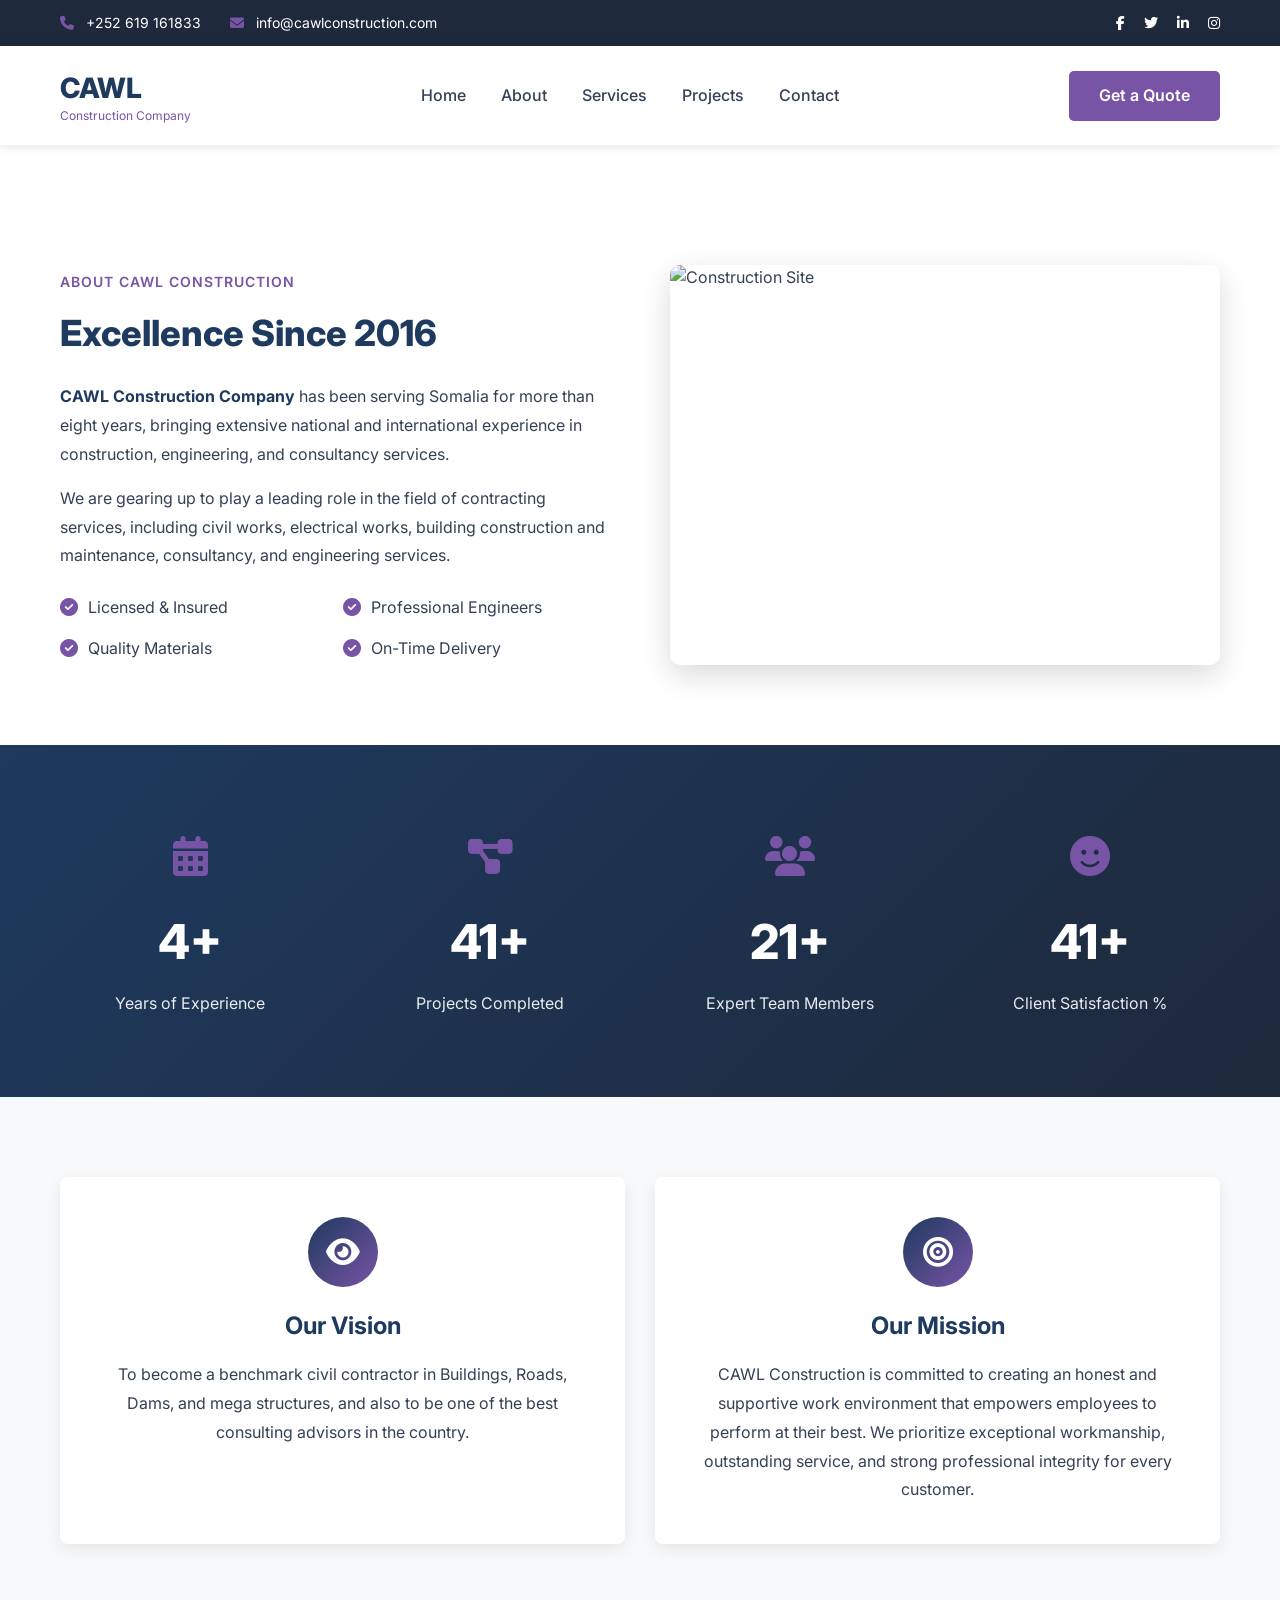
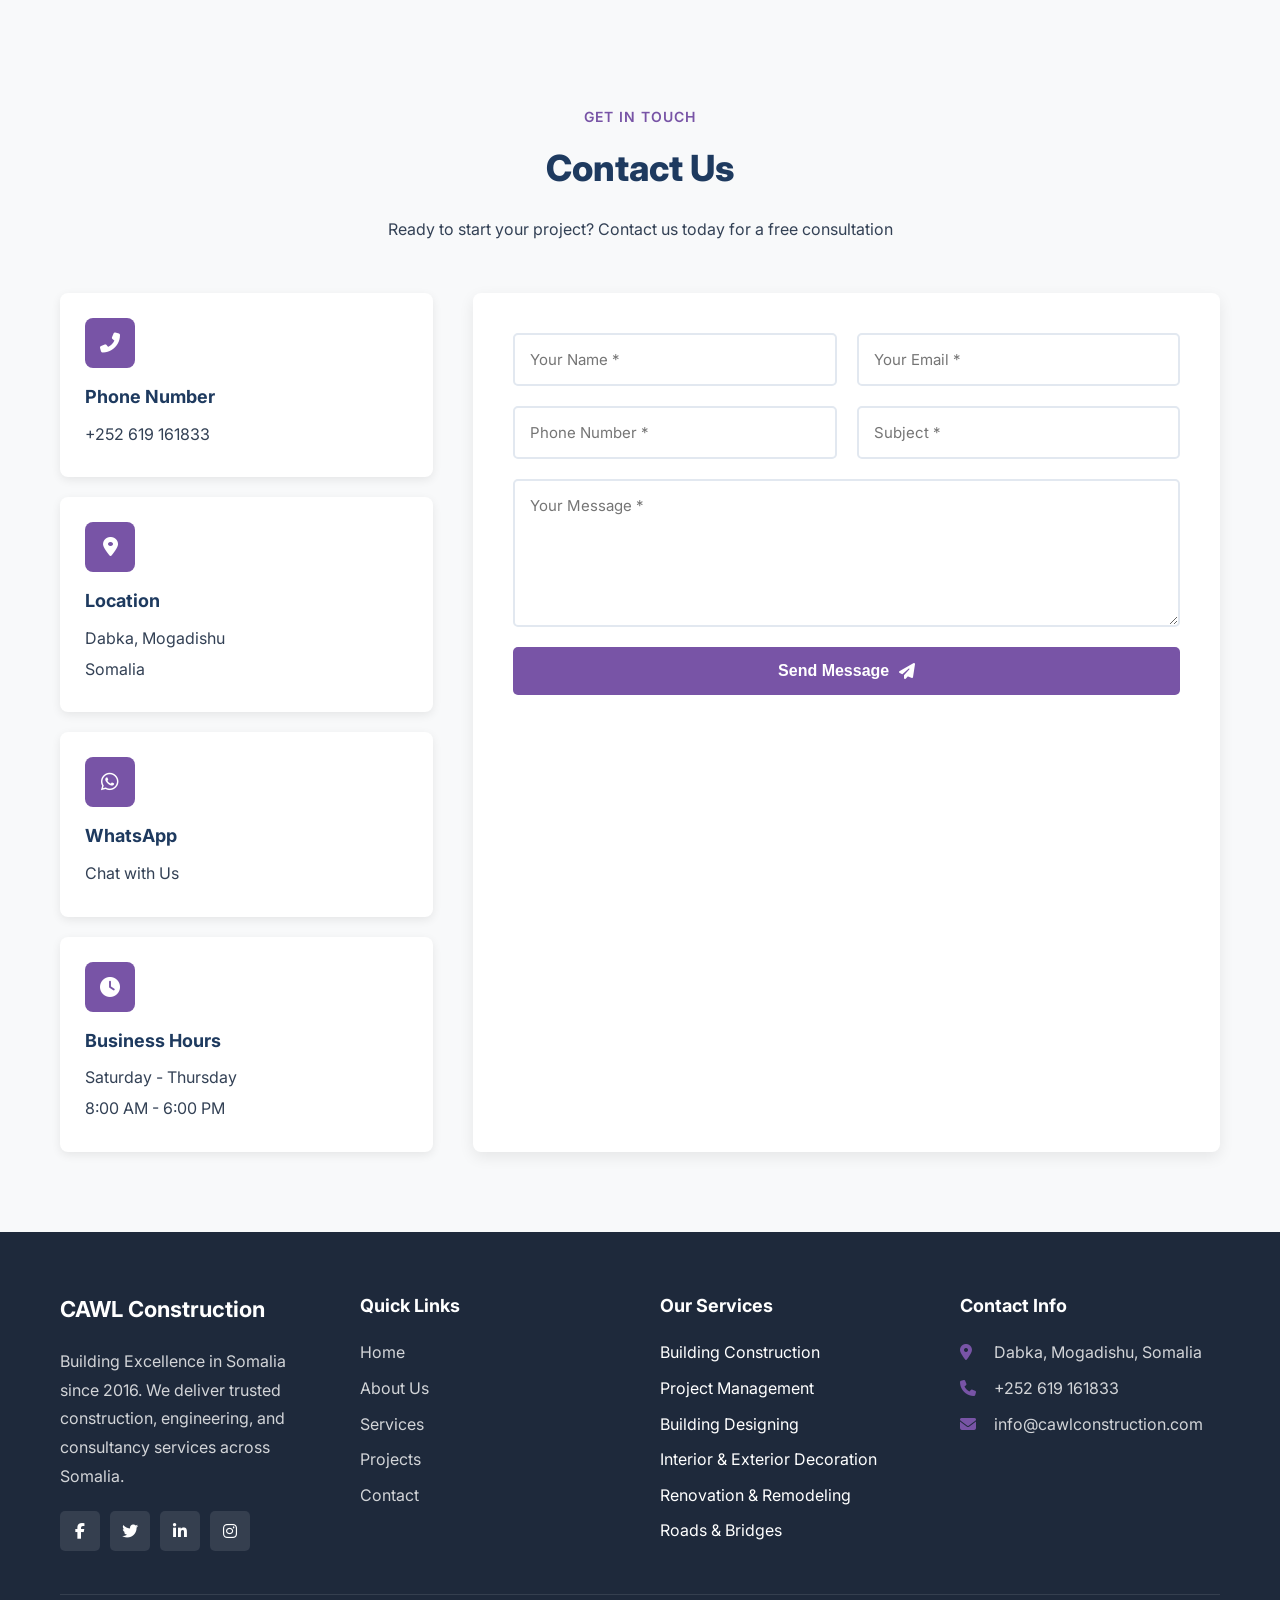
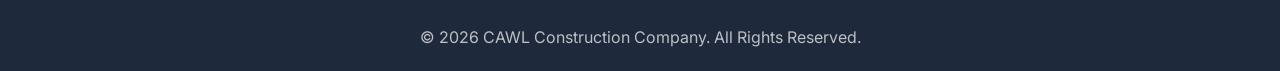
==== commit 4f31ff38: "Clean navigation pages - show only relevant content Each page now displays only its own content: - a" ====
--- a/about.html
+++ b/about.html
@@ -61,24 +61,8 @@
         </nav>
     </header>
 
-    <!-- Hero Section -->
-    <section class="hero" id="home">
-        <div class="hero-bg"></div>
-        <div class="hero-overlay"></div>
-        <div class="container">
-            <div class="hero-content">
-                <h1 class="hero-title">Building Excellence in Somalia</h1>
-                <p class="hero-subtitle">Trusted construction, engineering, and consultancy services delivering quality projects across Somalia since 2016</p>
-                <div class="hero-buttons">
-                    <a href="#projects" class="btn-hero btn-hero-primary">View Our Projects</a>
-                    <a href="#contact" class="btn-hero btn-hero-outline">Contact Us</a>
-                </div>
-            </div>
-        </div>
-    </section>
-
     <!-- About Section -->
-    <section class="about-intro section" id="about">
+    <section class="about-intro section" id="about" style="padding-top: 120px;">
         <div class="container">
             <div class="about-intro-grid">
                 <div class="about-intro-content">
@@ -146,274 +130,6 @@
         </div>
     </section>
 
-    <!-- Services Section -->
-    <section class="services section" id="services">
-        <div class="container">
-            <div class="section-header">
-                <span class="section-label">What We Do</span>
-                <h2 class="section-title">Our Services</h2>
-                <p class="section-desc">Comprehensive construction and engineering solutions for all your project needs</p>
-            </div>
-            <div class="services-grid">
-                <div class="service-card">
-                    <div class="service-image">
-                        <img src="https://images.unsplash.com/photo-1504307651254-35680f356dfd?w=600&q=75&auto=format" alt="Building Construction" loading="lazy">
-                    </div>
-                    <div class="service-content">
-                        <h3>Building Construction</h3>
-                        <p>High-quality commercial and residential building construction with modern design and durable materials.</p>
-                        <a href="#contact" class="service-link">Learn More <i class="fas fa-arrow-right"></i></a>
-                    </div>
-                </div>
-
-                <div class="service-card">
-                    <div class="service-image">
-                        <img src="https://images.unsplash.com/photo-1541888946425-d81bb19240f5?w=600&q=75&auto=format" alt="Project Management" loading="lazy">
-                    </div>
-                    <div class="service-content">
-                        <h3>Project Management</h3>
-                        <p>Professional planning, coordination, and supervision ensuring timely project delivery.</p>
-                        <a href="#contact" class="service-link">Learn More <i class="fas fa-arrow-right"></i></a>
-                    </div>
-                </div>
-
-                <div class="service-card">
-                    <div class="service-image">
-                        <img src="https://images.unsplash.com/photo-1503387837-b154d5074bd2?w=600&q=75&auto=format" alt="Building Design" loading="lazy">
-                    </div>
-                    <div class="service-content">
-                        <h3>Building Designing</h3>
-                        <p>Innovative architectural design solutions combining functionality with aesthetic appeal.</p>
-                        <a href="#contact" class="service-link">Learn More <i class="fas fa-arrow-right"></i></a>
-                    </div>
-                </div>
-
-                <div class="service-card">
-                    <div class="service-image">
-                        <img src="https://images.unsplash.com/photo-1600210492486-724fe5c67fb0?w=600&q=75&auto=format" alt="Decoration" loading="lazy">
-                    </div>
-                    <div class="service-content">
-                        <h3>Interior & Exterior Decoration</h3>
-                        <p>Beautiful and modern interior and exterior decoration services for all building types.</p>
-                        <a href="#contact" class="service-link">Learn More <i class="fas fa-arrow-right"></i></a>
-                    </div>
-                </div>
-
-                <div class="service-card">
-                    <div class="service-image">
-                        <img src="https://images.unsplash.com/photo-1581858726788-75bc0f6a952d?w=600&q=75&auto=format" alt="Renovation" loading="lazy">
-                    </div>
-                    <div class="service-content">
-                        <h3>Renovation & Remodeling</h3>
-                        <p>Transform existing structures with our professional renovation and remodeling expertise.</p>
-                        <a href="#contact" class="service-link">Learn More <i class="fas fa-arrow-right"></i></a>
-                    </div>
-                </div>
-
-                <div class="service-card">
-                    <div class="service-image">
-                        <img src="images/sunset-road.jpg" alt="Roads and Bridges" loading="lazy">
-                    </div>
-                    <div class="service-content">
-                        <h3>Roads & Bridges</h3>
-                        <p>Reliable infrastructure development connecting communities across Somalia.</p>
-                        <a href="#contact" class="service-link">Learn More <i class="fas fa-arrow-right"></i></a>
-                    </div>
-                </div>
-            </div>
-        </div>
-    </section>
-
-    <!-- Projects Portfolio -->
-    <section class="projects section" id="projects">
-        <div class="container">
-            <div class="section-header">
-                <span class="section-label">Our Work</span>
-                <h2 class="section-title">Recent Projects</h2>
-                <p class="section-desc">Explore our portfolio of successfully completed construction projects</p>
-            </div>
-
-            <div class="project-filters">
-                <button class="filter-btn active" data-filter="all">All Projects</button>
-                <button class="filter-btn" data-filter="building">Buildings</button>
-                <button class="filter-btn" data-filter="roads">Roads & Bridges</button>
-                <button class="filter-btn" data-filter="renovation">Renovation</button>
-                <button class="filter-btn" data-filter="civil">Civil Works</button>
-            </div>
-
-            <div class="projects-grid">
-                <div class="project-card" data-category="building">
-                    <div class="project-image">
-                        <img src="https://images.unsplash.com/photo-1486406146926-c627a92ad1ab?w=800&q=75&auto=format" alt="Commercial Building Project" loading="lazy">
-                        <div class="project-overlay">
-                            <div class="project-info">
-                                <h3>Modern Commercial Complex</h3>
-                                <p>Mogadishu, Somalia</p>
-                                <span class="project-category">Building Construction</span>
-                            </div>
-                        </div>
-                    </div>
-                </div>
-
-                <div class="project-card" data-category="building">
-                    <div class="project-image">
-                        <img src="https://images.unsplash.com/photo-1545324418-cc1a3fa10c00?w=800&q=75&auto=format" alt="Residential Project" loading="lazy">
-                        <div class="project-overlay">
-                            <div class="project-info">
-                                <h3>Luxury Residential Building</h3>
-                                <p>Mogadishu, Somalia</p>
-                                <span class="project-category">Building Construction</span>
-                            </div>
-                        </div>
-                    </div>
-                </div>
-
-                <div class="project-card" data-category="roads">
-                    <div class="project-image">
-                        <img src="images/highway-clouds.jpg" alt="Road Construction" loading="lazy">
-                        <div class="project-overlay">
-                            <div class="project-info">
-                                <h3>Highway Development Project</h3>
-                                <p>Somalia Infrastructure</p>
-                                <span class="project-category">Roads & Bridges</span>
-                            </div>
-                        </div>
-                    </div>
-                </div>
-
-                <div class="project-card" data-category="renovation">
-                    <div class="project-image">
-                        <img src="https://images.unsplash.com/photo-1503387762-592deb58ef4e?w=800&q=75&auto=format" alt="Renovation Project" loading="lazy">
-                        <div class="project-overlay">
-                            <div class="project-info">
-                                <h3>Office Building Renovation</h3>
-                                <p>Mogadishu, Somalia</p>
-                                <span class="project-category">Renovation</span>
-                            </div>
-                        </div>
-                    </div>
-                </div>
-
-                <div class="project-card" data-category="civil">
-                    <div class="project-image">
-                        <img src="https://images.unsplash.com/photo-1541888946425-d81bb19240f5?w=800&q=75&auto=format" alt="Civil Works" loading="lazy">
-                        <div class="project-overlay">
-                            <div class="project-info">
-                                <h3>Infrastructure Development</h3>
-                                <p>Somalia</p>
-                                <span class="project-category">Civil Engineering</span>
-                            </div>
-                        </div>
-                    </div>
-                </div>
-
-                <div class="project-card" data-category="building">
-                    <div class="project-image">
-                        <img src="https://images.unsplash.com/photo-1512917774080-9991f1c4c750?w=800&q=75&auto=format" alt="Hotel Project" loading="lazy">
-                        <div class="project-overlay">
-                            <div class="project-info">
-                                <h3>Hotel Construction</h3>
-                                <p>Mogadishu, Somalia</p>
-                                <span class="project-category">Building Construction</span>
-                            </div>
-                        </div>
-                    </div>
-                </div>
-
-                <div class="project-card" data-category="roads">
-                    <div class="project-image">
-                        <img src="images/autumn-road.jpg" alt="Bridge Construction" loading="lazy">
-                        <div class="project-overlay">
-                            <div class="project-info">
-                                <h3>Modern Bridge Construction</h3>
-                                <p>Connecting Communities, Somalia</p>
-                                <span class="project-category">Roads & Bridges</span>
-                            </div>
-                        </div>
-                    </div>
-                </div>
-
-                <div class="project-card" data-category="building">
-                    <div class="project-image">
-                        <img src="https://images.unsplash.com/photo-1565008576549-57569a49371d?w=800&q=75&auto=format" alt="Office Building" loading="lazy">
-                        <div class="project-overlay">
-                            <div class="project-info">
-                                <h3>Corporate Office Complex</h3>
-                                <p>Mogadishu, Somalia</p>
-                                <span class="project-category">Building Construction</span>
-                            </div>
-                        </div>
-                    </div>
-                </div>
-
-                <div class="project-card" data-category="civil">
-                    <div class="project-image">
-                        <img src="https://images.unsplash.com/photo-1587293852726-70cdb56c2866?w=800&q=75&auto=format" alt="Infrastructure" loading="lazy">
-                        <div class="project-overlay">
-                            <div class="project-info">
-                                <h3>Water Supply Infrastructure</h3>
-                                <p>Rural Somalia</p>
-                                <span class="project-category">Civil Engineering</span>
-                            </div>
-                        </div>
-                    </div>
-                </div>
-
-                <div class="project-card" data-category="renovation">
-                    <div class="project-image">
-                        <img src="https://images.unsplash.com/photo-1581858726788-75bc0f6a952d?w=800&q=75&auto=format" alt="Building Renovation" loading="lazy">
-                        <div class="project-overlay">
-                            <div class="project-info">
-                                <h3>Historic Building Restoration</h3>
-                                <p>Mogadishu, Somalia</p>
-                                <span class="project-category">Renovation</span>
-                            </div>
-                        </div>
-                    </div>
-                </div>
-
-                <div class="project-card" data-category="building">
-                    <div class="project-image">
-                        <img src="https://images.unsplash.com/photo-1582407947304-fd86f028f716?w=800&q=75&auto=format" alt="Shopping Mall" loading="lazy">
-                        <div class="project-overlay">
-                            <div class="project-info">
-                                <h3>Shopping Mall Development</h3>
-                                <p>Mogadishu, Somalia</p>
-                                <span class="project-category">Building Construction</span>
-                            </div>
-                        </div>
-                    </div>
-                </div>
-
-                <div class="project-card" data-category="roads">
-                    <div class="project-image">
-                        <img src="images/countryside-road.jpg" alt="Road Paving" loading="lazy">
-                        <div class="project-overlay">
-                            <div class="project-info">
-                                <h3>Urban Road Paving Project</h3>
-                                <p>Mogadishu Streets</p>
-                                <span class="project-category">Roads & Bridges</span>
-                            </div>
-                        </div>
-                    </div>
-                </div>
-
-                <div class="project-card" data-category="civil">
-                    <div class="project-image">
-                        <img src="https://images.unsplash.com/photo-1504307651254-35680f356dfd?w=800&q=75&auto=format" alt="Construction Site" loading="lazy">
-                        <div class="project-overlay">
-                            <div class="project-info">
-                                <h3>Multi-Story Building Project</h3>
-                                <p>Mogadishu, Somalia</p>
-                                <span class="project-category">Civil Engineering</span>
-                            </div>
-                        </div>
-                    </div>
-                </div>
-            </div>
-        </div>
-    </section>
-
     <!-- Vision & Mission -->
     <section class="vision-mission section">
         <div class="container">
@@ -432,7 +148,6 @@
         </div>
     </section>
 
-    <!-- Contact Section -->
     <section class="contact section" id="contact">
         <div class="container">
             <div class="section-header">
